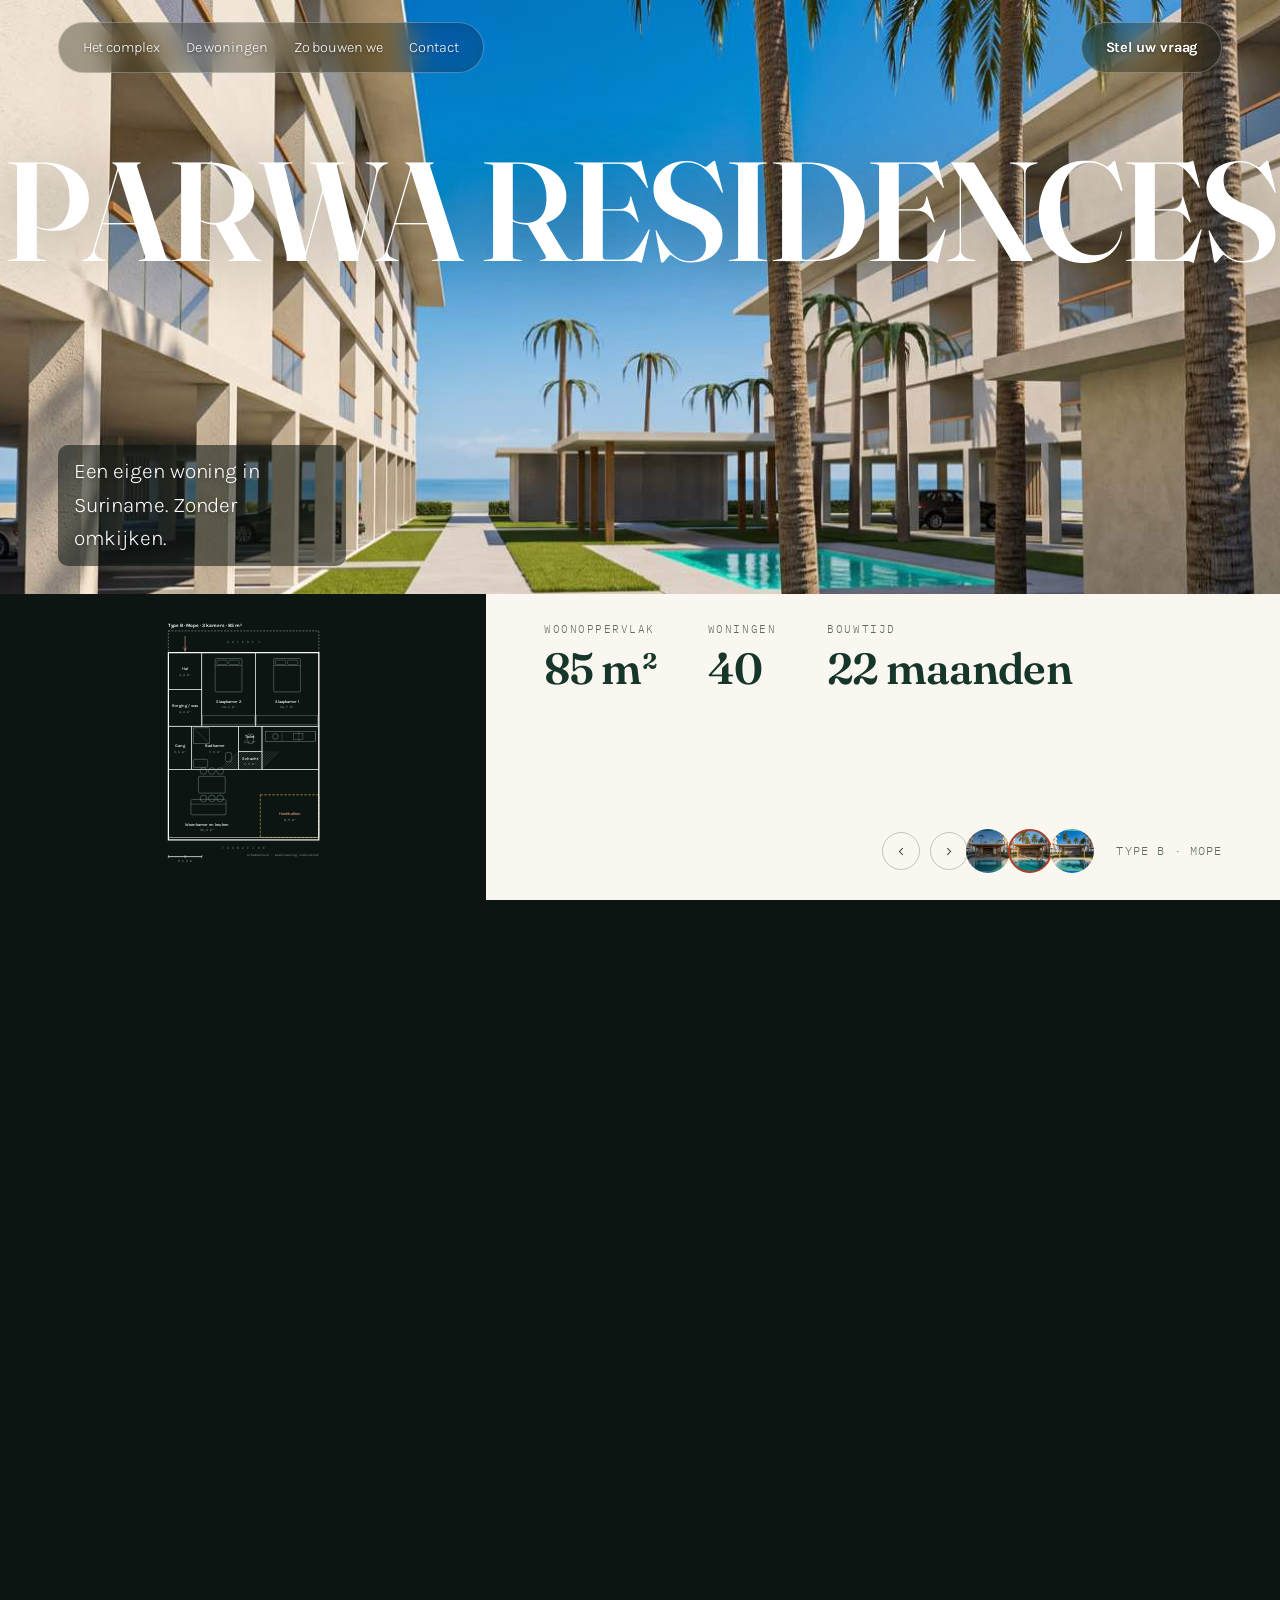
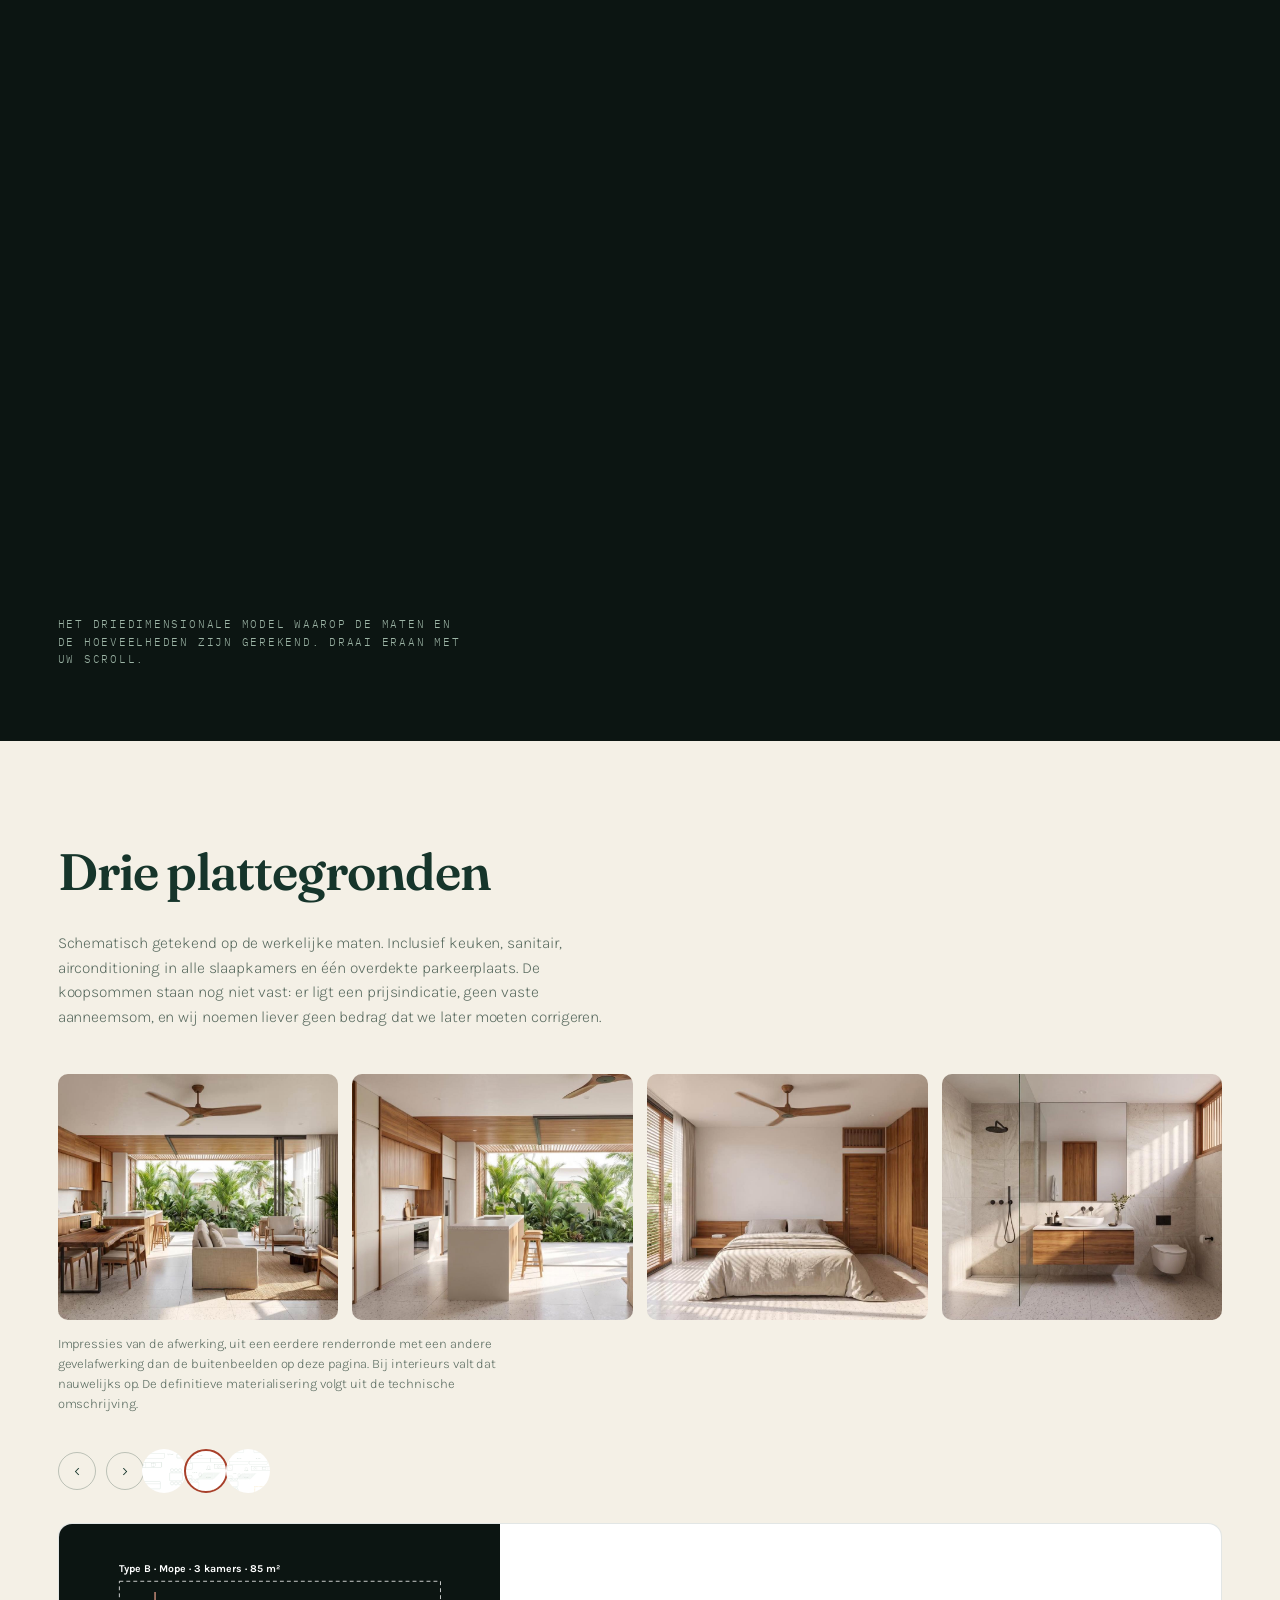
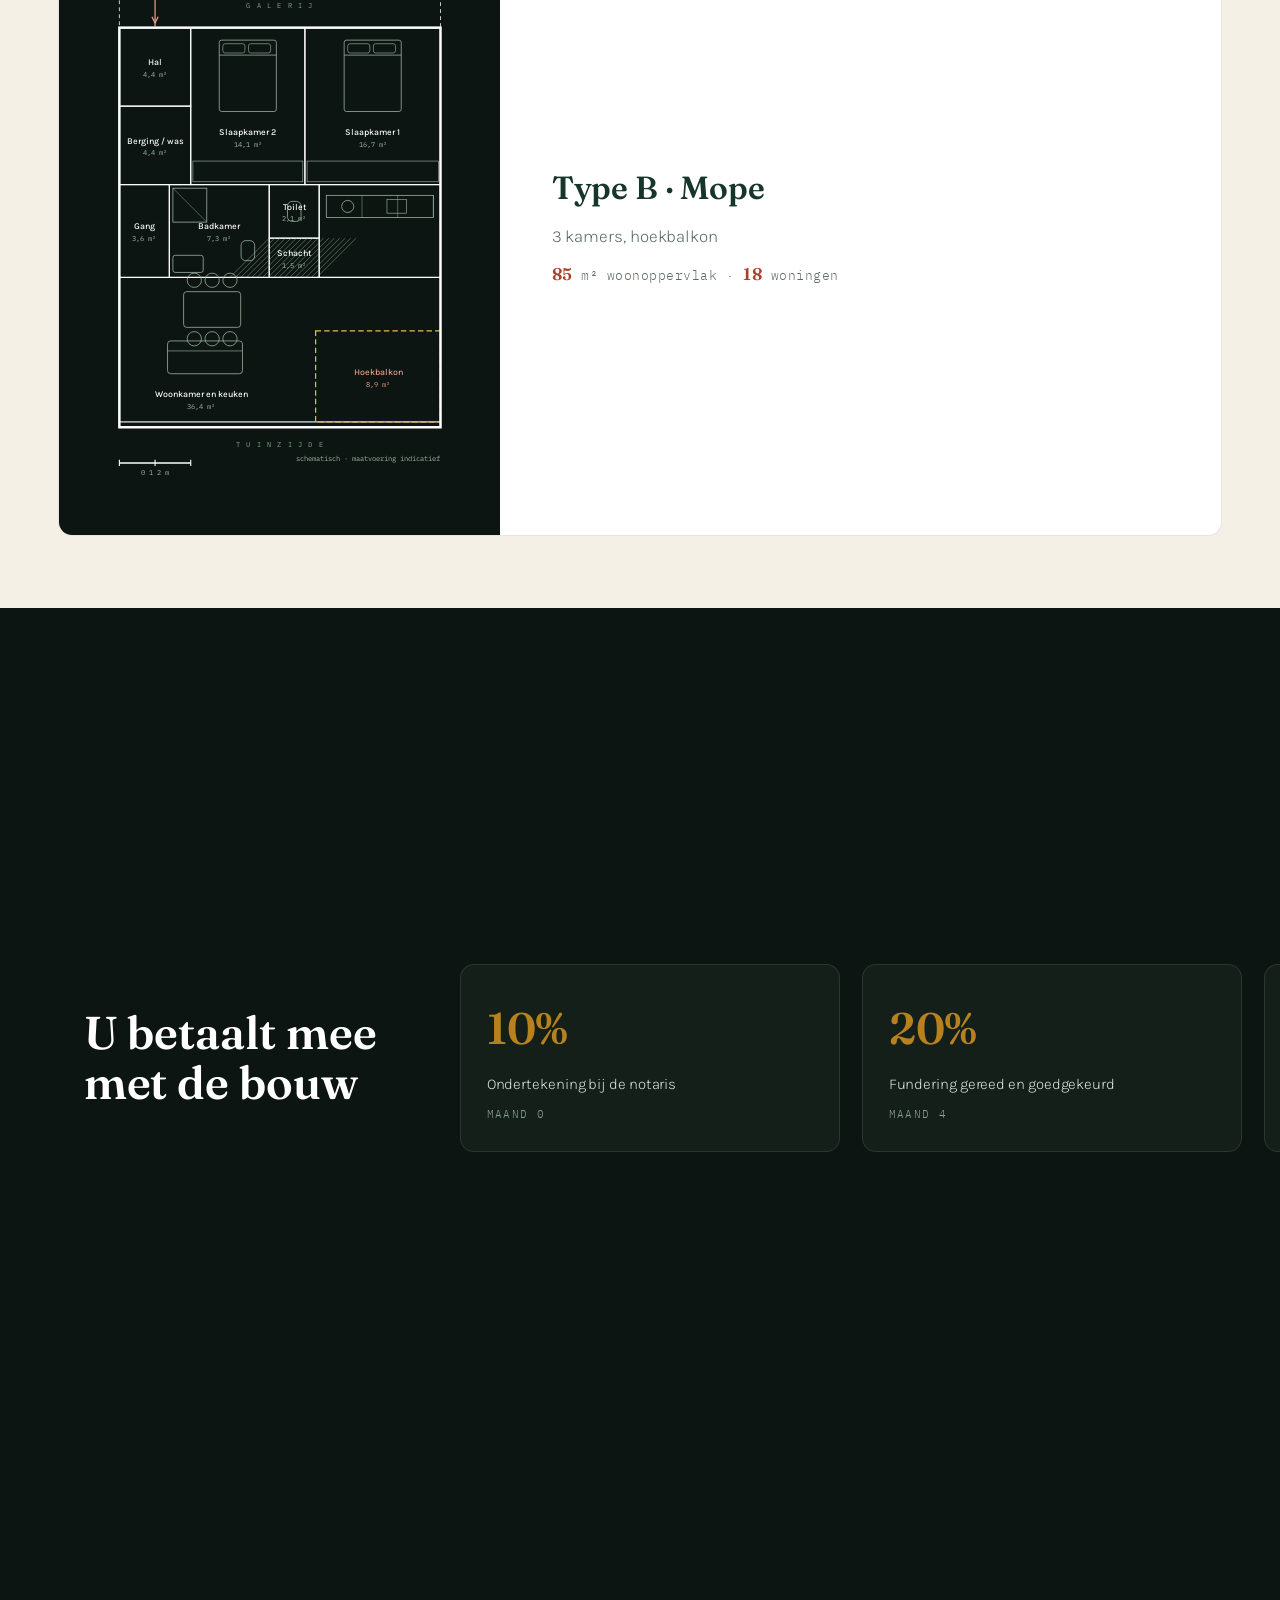
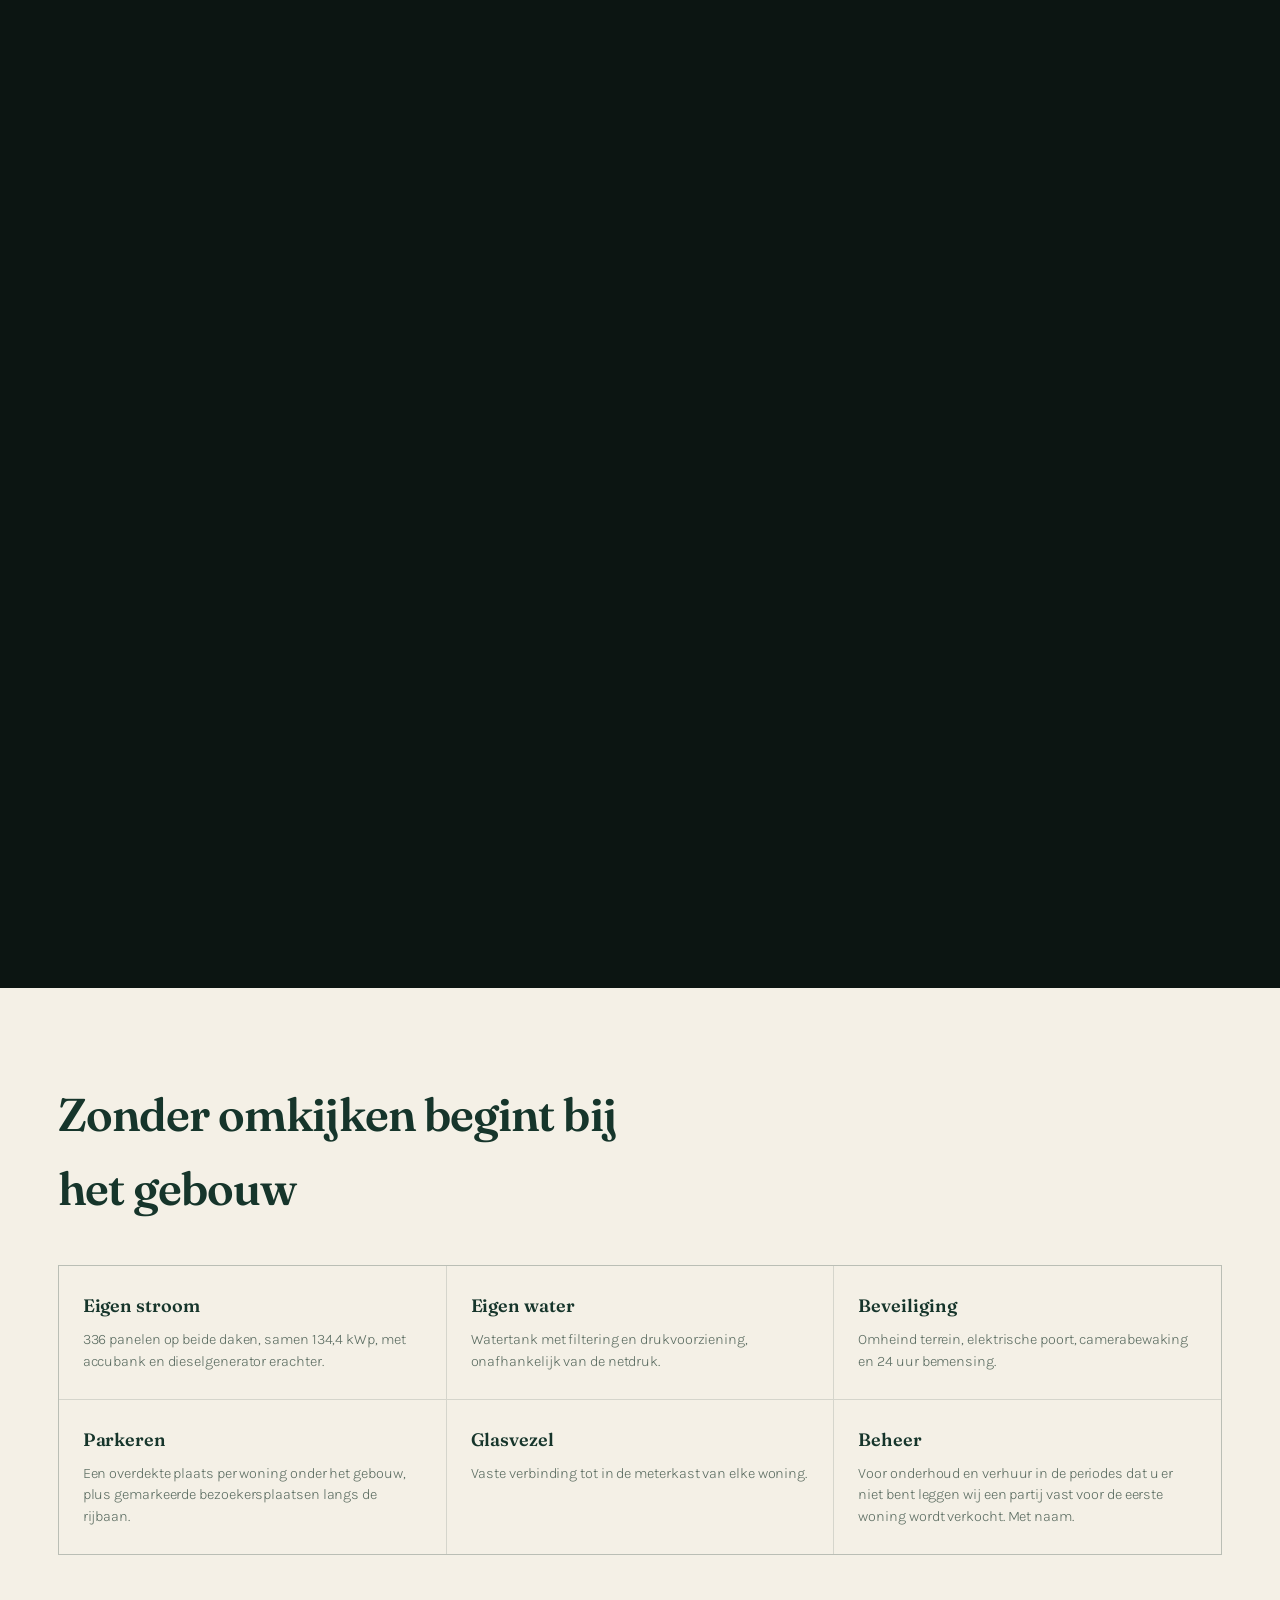
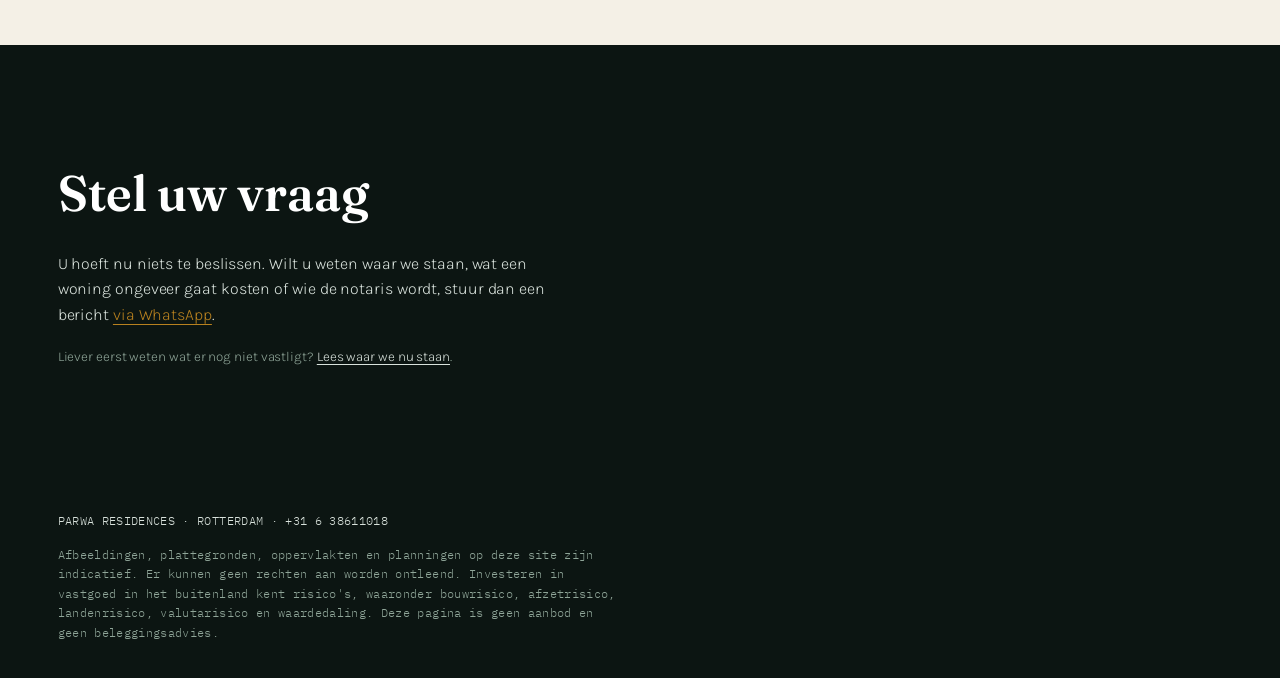
==== index.html @ 803e40f1 "Eerste publicatie van de website Filmische variant met een gescrubde rondgang uit het Blender-model," ====
<!doctype html>
<html lang="nl" data-type="b">
<head>
<meta charset="utf-8">
<meta name="viewport" content="width=device-width, initial-scale=1, viewport-fit=cover">
<title>Parwa Residences · een eigen woning in Paramaribo Noord</title>
<meta name="description" content="Veertig appartementen op eigendomsgrond in Paramaribo Noord. Eigen stroom, eigen water, omheind terrein.">
<link rel="preconnect" href="https://fonts.googleapis.com">
<link rel="preconnect" href="https://fonts.gstatic.com" crossorigin>
<link rel="stylesheet" href="https://fonts.googleapis.com/css2?family=Fraunces:opsz,wght@9..144,300;9..144,600&family=Karla:wght@300;400;700&family=IBM+Plex+Mono:wght@400;500&display=swap">
<link rel="stylesheet" href="scrollcraft.css">
<link rel="stylesheet" href="styles.css">
</head>
<body data-sc-lerp="0.7">

<header class="pillen">
  <nav class="pil pil--nav" aria-label="Hoofdnavigatie">
    <a href="#complex">Het complex</a>
    <a href="#woningen">De woningen</a>
    <a href="#bouwen">Zo bouwen we</a>
    <a href="#contact">Contact</a>
  </nav>
  <a class="pil pil--cta" href="https://wa.me/31638611018?text=Ik%20wil%20meer%20weten%20over%20Parwa%20Residences" rel="noopener">
    Stel uw vraag
  </a>
</header>

<section class="hero">
  <img class="hero__beeld" src="img/hero-entree.jpg"
       alt="De binnentuin tussen de twee vleugels, met parkeren onder het gebouw en het zwembad in de verte"
       fetchpriority="high" width="1600" height="893">
  <h1 class="hero__merk" aria-label="Parwa Residences">PARWA RESIDENCES</h1>
  <p class="hero__regel">Een eigen woning in Suriname. Zonder omkijken.</p>

  <div class="balk">
    <div class="balk__plan" id="plan-paneel"><!-- Task 6 vult dit --></div>
    <div class="balk__cijfers">
      <div class="balk__stats">
        <div class="stat">
          <span class="stat__label">Woonoppervlak</span>
          <b class="stat__waarde" id="stat-oppervlak">85 m²</b>
        </div>
        <div class="stat">
          <span class="stat__label">Woningen</span>
          <b class="stat__waarde">40</b>
        </div>
        <div class="stat">
          <span class="stat__label">Bouwtijd</span>
          <b class="stat__waarde">22 maanden</b>
        </div>
      </div>
      <div class="kiezer">
        <button class="kiezer__pijl" data-type-stap="-1" aria-label="Vorig type">‹</button>
        <button class="kiezer__pijl" data-type-stap="1" aria-label="Volgend type">›</button>
        <button class="kiezer__rond" data-type-knop="a" aria-label="Type A Parwa" aria-pressed="false"></button>
        <button class="kiezer__rond" data-type-knop="b" aria-label="Type B Mope" aria-pressed="true"></button>
        <button class="kiezer__rond" data-type-knop="c" aria-label="Type C Kankantrie" aria-pressed="false"></button>
        <span class="kiezer__naam" id="type-naam">Type B · Mope</span>
      </div>
    </div>
  </div>
</section>

<main>
<section id="complex" class="orbit" data-sc-act="scrub" data-sc-span="3.2" data-sc-dwell="0.4">
  <div data-sc-stage>
    <img class="sc-stage__poster" src="assets/orbit-poster.jpg" alt="">
    <video data-sc-scrub data-sc-src="assets/orbit.mp4" data-sc-src-mobile="assets/orbit-m.mp4"
           muted playsinline aria-label="Rondgang om het complex"></video>
  </div>
</section>
<div class="orbit-regel">
  <p>Het driedimensionale model waarop de maten en de hoeveelheden zijn gerekend. Draai eraan met uw scroll.</p>
</div>

<section id="woningen" class="woningen">
  <h2>Drie plattegronden</h2>
  <p class="inleiding">Schematisch getekend op de werkelijke maten. Inclusief keuken, sanitair,
  airconditioning in alle slaapkamers en één overdekte parkeerplaats. De koopsommen staan nog
  niet vast: er ligt een prijsindicatie, geen vaste aanneemsom, en wij noemen liever geen bedrag
  dat we later moeten corrigeren.</p>

  <div class="interieur">
    <div class="interieur__raster">
      <figure>
        <img src="img/woonkamer.jpg" alt="Woonkamer met open keuken" loading="lazy" width="1500" height="836">
        <figcaption>Woonkamer met open keuken</figcaption>
      </figure>
      <figure>
        <img src="img/keuken.jpg" alt="Keuken" loading="lazy" width="1500" height="836">
        <figcaption>Keuken</figcaption>
      </figure>
      <figure>
        <img src="img/slaapkamer.jpg" alt="Slaapkamer" loading="lazy" width="1500" height="836">
        <figcaption>Slaapkamer</figcaption>
      </figure>
      <figure>
        <img src="img/badkamer.jpg" alt="Badkamer" loading="lazy" width="1500" height="836">
        <figcaption>Badkamer</figcaption>
      </figure>
    </div>
    <p class="interieur__disclaimer">Impressies van de afwerking, uit een eerdere renderronde met
    een andere gevelafwerking dan de buitenbeelden op deze pagina. Bij interieurs valt dat
    nauwelijks op. De definitieve materialisering volgt uit de technische omschrijving.</p>
  </div>

  <div class="kiezer kiezer--woningen" aria-label="Kies een woningtype">
    <button class="kiezer__pijl" data-type-stap="-1" aria-label="Vorig type">‹</button>
    <button class="kiezer__pijl" data-type-stap="1" aria-label="Volgend type">›</button>
    <button class="kiezer__rond" data-type-knop="a" aria-label="Type A Parwa" aria-pressed="false"></button>
    <button class="kiezer__rond" data-type-knop="b" aria-label="Type B Mope" aria-pressed="true"></button>
    <button class="kiezer__rond" data-type-knop="c" aria-label="Type C Kankantrie" aria-pressed="false"></button>
  </div>

  <div class="woning">
    <div class="woning__plan" id="woning-plan"></div>
    <div class="woning__data">
      <h3 id="woning-naam">Type B · Mope</h3>
      <p id="woning-kamers">3 kamers, hoekbalkon</p>
      <p class="woning__cijfers"><b id="woning-opp">85</b> m² woonoppervlak ·
         <b id="woning-aantal">18</b> woningen</p>
    </div>
  </div>
</section>

<section id="bouwen" data-sc-act="pan" data-sc-span="2.2">
  <div data-sc-stage>
    <div class="rail" data-sc-pan="0.05">
      <div class="kaart kaart--kop"><h2>U betaalt mee<br>met de bouw</h2></div>
      <div class="kaart"><b>10%</b><span>Ondertekening bij de notaris</span><i>maand 0</i></div>
      <div class="kaart"><b>20%</b><span>Fundering gereed en goedgekeurd</span><i>maand 4</i></div>
      <div class="kaart"><b>30%</b><span>Ruwbouw gereed, casco gesloten</span><i>maand 11</i></div>
      <div class="kaart"><b>25%</b><span>Wind- en waterdicht, installaties aangebracht</span><i>maand 17</i></div>
      <div class="kaart"><b>15%</b><span>Oplevering en sleuteloverdracht</span><i>maand 22</i></div>
      <div class="kaart kaart--slot"><span>Elke termijn gaat naar de derdengeldenrekening van de
        notaris en wordt pas vrijgegeven nadat een onafhankelijk bouwkundig opzichter de mijlpaal
        heeft goedgekeurd.</span></div>
    </div>
  </div>
</section>

<section class="omkijken">
  <h2>Zonder omkijken begint bij het gebouw</h2>
  <div class="raster">
    <div><b>Eigen stroom</b><span>336 panelen op beide daken, samen 134,4 kWp, met accubank
      en dieselgenerator erachter.</span></div>
    <div><b>Eigen water</b><span>Watertank met filtering en drukvoorziening, onafhankelijk
      van de netdruk.</span></div>
    <div><b>Beveiliging</b><span>Omheind terrein, elektrische poort, camerabewaking en
      24 uur bemensing.</span></div>
    <div><b>Parkeren</b><span>Een overdekte plaats per woning onder het gebouw, plus
      gemarkeerde bezoekersplaatsen langs de rijbaan.</span></div>
    <div><b>Glasvezel</b><span>Vaste verbinding tot in de meterkast van elke woning.</span></div>
    <div><b>Beheer</b><span>Voor onderhoud en verhuur in de periodes dat u er niet bent leggen
      wij een partij vast voor de eerste woning wordt verkocht. Met naam.</span></div>
  </div>
</section>

<section id="contact" class="contact">
  <h2>Stel uw vraag</h2>
  <p class="lopend">U hoeft nu niets te beslissen. Wilt u weten waar we staan, wat een woning
    ongeveer gaat kosten of wie de notaris wordt, stuur dan een bericht
    <a href="https://wa.me/31638611018?text=Ik%20wil%20meer%20weten%20over%20Parwa%20Residences"
       rel="noopener">via WhatsApp</a>.</p>
  <p class="zijpad">Liever eerst weten wat er nog niet vastligt?
    <a href="eerlijk.html">Lees waar we nu staan</a>.</p>
</section>
</main>

<footer class="voettekst">
  <p class="voettekst__merk">Parwa Residences · Rotterdam · +31 6 38611018</p>
  <p>Afbeeldingen, plattegronden, oppervlakten en planningen op deze site zijn indicatief. Er
    kunnen geen rechten aan worden ontleend. Investeren in vastgoed in het buitenland kent
    risico's, waaronder bouwrisico, afzetrisico, landenrisico, valutarisico en waardedaling.
    Deze pagina is geen aanbod en geen beleggingsadvies.</p>
</footer>

<script src="vendor/lenis.min.js"></script>
<script>
  window.__lenis = new Lenis({ lerp: 0.085, smoothWheel: true, syncTouch: false,
                               anchors: { offset: 0 }, autoRaf: true });
</script>
<script src="scrollcraft.js"></script>
<script>ScrollCraft.mount(document.body);</script>
<script src="app.js"></script>
</body>
</html>
---- scrollcraft.css ----
/* ============================================================================
   scrollcraft.css: the taste floor
   ----------------------------------------------------------------------------
   Two layers, and the split matters:

     TOKENS   what you override per brand. Colour roles, the type ramp, the
              spacing scale, elevation, motion. A brand is ~12 values.
     DEVICES  what the engine drives. Do not restyle these to taste; they are
              the mechanism. Style your own markup instead.

   Nothing here draws a "component". There are no card, badge, or pill classes,
   because a stylesheet that ships those is how every page built on it ends up
   with the same shapes. You get a floor and a vocabulary; the composition is
   yours.
   ========================================================================== */

/* ---------------------------------------------------------------- tokens -- */
:root {
  /* --- colour roles. Override these six and the page is rebranded. -------- */
  --sc-canvas:      #08090b;   /* the page ground. Drift interpolates this.   */
  --sc-surface:     #101217;   /* anything raised off the ground             */
  --sc-ink:         #f4f2ef;   /* primary text                               */
  --sc-ink-soft:    #9a9ba1;   /* secondary text. Tinted, never flat gray.   */
  --sc-accent:      #d8ff3e;   /* ONE accent. It owns a region, not confetti. */
  --sc-accent-ink:  #08090b;   /* text that sits on the accent               */

  --sc-hairline:    color-mix(in oklab, var(--sc-ink) 12%, transparent);
  --sc-hairline-strong: color-mix(in oklab, var(--sc-ink) 22%, transparent);

  /* --- type. Two families max. Display carries voice, text carries prose. - */
  --sc-font-display: "Instrument Sans", "Geist", system-ui, sans-serif;
  --sc-font-text:    "Geist", system-ui, sans-serif;
  --sc-font-mono:    "Geist Mono", ui-monospace, monospace;

  /* Fluid ramp. Tracking tightens as size grows because a face set at 6rem
     with 0 tracking reads loose; this is optical correction, not decoration. */
  --sc-t-xs:   clamp(0.75rem, 0.72rem + 0.15vw, 0.82rem);
  --sc-t-sm:   clamp(0.875rem, 0.84rem + 0.18vw, 0.95rem);
  --sc-t-base: clamp(1rem, 0.96rem + 0.22vw, 1.125rem);
  --sc-t-lg:   clamp(1.2rem, 1.1rem + 0.5vw, 1.5rem);
  --sc-t-xl:   clamp(1.6rem, 1.35rem + 1.2vw, 2.25rem);
  --sc-t-2xl:  clamp(2.1rem, 1.6rem + 2.4vw, 3.4rem);
  --sc-t-3xl:  clamp(2.8rem, 1.9rem + 4.2vw, 5rem);
  --sc-t-4xl:  clamp(3.4rem, 1.9rem + 6.6vw, 7.5rem);

  --sc-track-tight:  -0.035em;
  --sc-track-snug:   -0.02em;
  --sc-track-normal: -0.005em;
  --sc-track-wide:    0.08em;

  --sc-leading-none: 0.94;
  --sc-leading-tight: 1.06;
  --sc-leading-body: 1.62;

  --sc-measure: 62ch;

  /* --- space. 4px base: the useful middle steps an 8-only scale misses. --- */
  --sc-1: 0.25rem;  --sc-2: 0.5rem;   --sc-3: 0.75rem;  --sc-4: 1rem;
  --sc-5: 1.5rem;   --sc-6: 2rem;     --sc-7: 3rem;     --sc-8: 4rem;
  --sc-9: 6rem;     --sc-10: 8rem;    --sc-11: 12rem;

  /* Section rhythm is fluid so a phone doesn't inherit desktop air. */
  --sc-section: clamp(4.5rem, 9vw, 11rem);
  --sc-gutter:  clamp(1.25rem, 5vw, 5.5rem);
  --sc-maxw:    82rem;

  /* --- radius. Pick one scale for the page and hold it. ------------------- */
  --sc-r-sm: 6px;  --sc-r-md: 12px;  --sc-r-lg: 20px;  --sc-r-pill: 999px;

  /* --- elevation. Every shadow has an offset AND a soft blur, and is tinted
         to the canvas hue. A zero-offset coloured halo is decoration, not
         depth, so there isn't one here. ---------------------------------- */
  --sc-shadow-color: 220 40% 2%;
  --sc-e1: 0 1px 2px hsl(var(--sc-shadow-color) / 0.28),
           0 2px 6px -1px hsl(var(--sc-shadow-color) / 0.20);
  --sc-e2: 0 2px 4px hsl(var(--sc-shadow-color) / 0.24),
           0 8px 18px -4px hsl(var(--sc-shadow-color) / 0.30);
  --sc-e3: 0 4px 8px hsl(var(--sc-shadow-color) / 0.22),
           0 18px 40px -8px hsl(var(--sc-shadow-color) / 0.38),
           0 48px 90px -24px hsl(var(--sc-shadow-color) / 0.30);

  /* Edge light: a 1px top highlight sells a raised surface better than any
     amount of blur, because real raised things catch light on their lip. */
  --sc-edge: inset 0 1px 0 color-mix(in oklab, var(--sc-ink) 10%, transparent);

  /* --- motion. Built-in CSS easings are too weak for UI. ------------------ */
  --sc-ease-out:    cubic-bezier(0.23, 1, 0.32, 1);
  --sc-ease-in-out: cubic-bezier(0.77, 0, 0.175, 1);
  --sc-ease-drawer: cubic-bezier(0.32, 0.72, 0, 1);
  --sc-d-fast: 160ms;  --sc-d-base: 240ms;  --sc-d-slow: 420ms;

  --sc-z-stage: 1; --sc-z-copy: 20; --sc-z-chrome: 60;
}

/* --------------------------------------------------------------- reset -- */
*, *::before, *::after { box-sizing: border-box; }
html { -webkit-text-size-adjust: 100%; scroll-behavior: smooth; }
@media (prefers-reduced-motion: reduce) { html { scroll-behavior: auto; } }

body {
  margin: 0;
  background: var(--sc-canvas);
  color: var(--sc-ink);
  font-family: var(--sc-font-text);
  font-size: var(--sc-t-base);
  line-height: var(--sc-leading-body);
  letter-spacing: var(--sc-track-normal);
  -webkit-font-smoothing: antialiased;
  text-rendering: optimizeLegibility;
  font-synthesis-weight: none;
  overflow-x: clip;
}
img, video, canvas, svg { display: block; max-width: 100%; }
button, input, select, textarea { font: inherit; color: inherit; }

/* ------------------------------------------------- the browser surfaces --
   The parts you did not draw still carry the design. Selection, caret, focus
   ring, scrollbar and tabular numerals all ship with defaults that belong to no
   design system. Theming them is the cheapest signal that a page was built
   rather than assembled, and it is the step that gets skipped most reliably. */
::selection { background: var(--sc-accent); color: var(--sc-accent-ink); }
:root { caret-color: var(--sc-accent); accent-color: var(--sc-accent); }
:focus-visible {
  outline: 2px solid var(--sc-accent);
  outline-offset: 3px;
  border-radius: var(--sc-r-sm);
}
:where(a) { color: inherit; text-decoration-thickness: 1px; text-underline-offset: 0.22em; }
@supports (scrollbar-color: auto) {
  html { scrollbar-color: color-mix(in oklab, var(--sc-ink) 26%, transparent) transparent; scrollbar-width: thin; }
}
:where(table, .sc-nums, [data-sc-count]) { font-variant-numeric: tabular-nums; }

/* ----------------------------------------------------------- typography -- */
.sc-display {
  font-family: var(--sc-font-display);
  font-weight: 500;
  line-height: var(--sc-leading-none);
  letter-spacing: var(--sc-track-tight);
  text-wrap: balance;
  margin: 0;
}
.sc-display--xl { font-size: var(--sc-t-4xl); }
.sc-display--lg { font-size: var(--sc-t-3xl); }
.sc-display--md { font-size: var(--sc-t-2xl); letter-spacing: var(--sc-track-snug); }
.sc-lede {
  font-size: var(--sc-t-lg);
  line-height: 1.44;
  letter-spacing: var(--sc-track-snug);
  color: var(--sc-ink);
  max-width: 46ch;
  text-wrap: pretty;
  margin: 0;
}
.sc-body { max-width: var(--sc-measure); color: var(--sc-ink-soft); text-wrap: pretty; margin: 0; }
.sc-label {
  font-family: var(--sc-font-mono);
  font-size: var(--sc-t-xs);
  letter-spacing: var(--sc-track-wide);
  text-transform: uppercase;
  color: var(--sc-ink-soft);
}

/* ---------------------------------------------------------------- layout -- */
.sc-wrap { width: 100%; max-width: var(--sc-maxw); margin-inline: auto; padding-inline: var(--sc-gutter); }
.sc-section { padding-block: var(--sc-section); }
/* More space above a heading than below it: the gap belongs to the boundary,
   not to the pair. */
.sc-stack > * + * { margin-top: var(--sc-4); }
.sc-stack > :is(h1,h2,h3) { margin-top: var(--sc-7); }
.sc-stack > :is(h1,h2,h3):first-child { margin-top: 0; }
.sc-rule { height: 1px; border: 0; background: var(--sc-hairline); margin: 0; }

/* =============================================================== DEVICES ==
   Driven by the engine. Restyle your own markup, not these.                */

.sc-act--pinned { position: relative; }
.sc-stage {
  position: sticky; top: 0;
  height: 100vh; height: 100svh;
  overflow: clip;
  z-index: var(--sc-z-stage);
}

/* scrub / sequence media */
.sc-stage :is(video[data-sc-scrub], canvas[data-sc-sequence], .sc-stage__poster) {
  position: absolute; inset: 0;
  width: 100%; height: 100%;
  object-fit: cover;
}
video[data-sc-scrub] { opacity: 0; transition: opacity 380ms var(--sc-ease-out); }
.sc-has-clip video[data-sc-scrub] { opacity: 1; }
/* The poster is a live frame-holder, not a placeholder: it stays up until a
   real video frame has painted, which is what stops the blank-stage flash. */
.sc-stage__poster { z-index: 0; transition: opacity 380ms var(--sc-ease-out); }
.sc-has-clip .sc-stage__poster { opacity: 0; }

/* A scrim only where text sits. A full-frame darkening layer flattens the
   image everywhere to fix contrast in one corner. */
.sc-scrim {
  position: absolute; inset: 0; pointer-events: none; z-index: 1;
  background: linear-gradient(
    var(--sc-scrim-angle, 180deg),
    color-mix(in oklab, var(--sc-canvas) var(--sc-scrim-a, 78%), transparent) 0%,
    color-mix(in oklab, var(--sc-canvas) 30%, transparent) 42%,
    transparent 68%);
}
/* Point the scrim at the copy. A scrim gradient that darkens the top while the
   copy sits at the bottom fixes contrast nowhere and flattens the image
   everywhere, which is the most common way text-over-video goes wrong. */
.sc-scrim--bottom { --sc-scrim-angle: 0deg; }
.sc-scrim--left   { --sc-scrim-angle: 90deg; }
.sc-scrim--right  { --sc-scrim-angle: 270deg; }

/* Corner scrims, for copy anchored to a corner. An edge gradient has to darken
   a whole band across the frame to cover one corner; a corner gradient puts the
   density where the text is and leaves the rest of the image alone. Pair with
   .sc-copy--lead / .sc-copy--trail. */
.sc-scrim--lead {
  background: linear-gradient(to top right,
    color-mix(in oklab, var(--sc-canvas) 94%, transparent) 0%,
    color-mix(in oklab, var(--sc-canvas) 72%, transparent) 30%,
    color-mix(in oklab, var(--sc-canvas) 30%, transparent) 52%,
    transparent 72%);
}
.sc-scrim--trail {
  background: linear-gradient(to top left,
    color-mix(in oklab, var(--sc-canvas) 94%, transparent) 0%,
    color-mix(in oklab, var(--sc-canvas) 72%, transparent) 30%,
    color-mix(in oklab, var(--sc-canvas) 30%, transparent) 52%,
    transparent 72%);
}
/* A band across the bottom, for copy that spans the full width of the frame.
   That is what both corner anchors become below 860px, and it is also the right
   shape whenever the copy block is wider than a corner. */
.sc-scrim--band {
  background: linear-gradient(to top,
    color-mix(in oklab, var(--sc-canvas) 94%, transparent) 0%,
    color-mix(in oklab, var(--sc-canvas) 74%, transparent) 22%,
    color-mix(in oklab, var(--sc-canvas) 30%, transparent) 42%,
    transparent 58%);
}
.sc-scrim--vignette {
  background: radial-gradient(120% 90% at 50% 45%, transparent 40%,
              color-mix(in oklab, var(--sc-canvas) 70%, transparent) 100%);
}

/* copy over a stage.
   max-width is in rem, never ch. A `ch` on this container resolves against the
   CONTAINER's font-size (body size), not the display size of the heading inside
   it, so `max-width: 20ch` here silently produces a ~180px column and wraps a
   hero headline to six lines. Set a ch measure on the text element itself. */
.sc-copy {
  position: absolute; z-index: var(--sc-z-copy);
  inset-inline: var(--sc-gutter);
  max-width: min(46rem, 76vw);
  will-change: opacity, transform;
}
.sc-copy--lead   { left: var(--sc-gutter); bottom: clamp(3rem, 12vh, 9rem); }
/* inset-inline FIRST. It is the shorthand for left+right, so declaring it after
   `left: 50%` resets left to auto and the block drifts off the left edge. */
.sc-copy--center { inset-inline: auto; left: 50%; top: 50%; translate: -50% -50%; text-align: center; }
.sc-copy--trail  { inset-inline: auto; right: var(--sc-gutter); bottom: clamp(3rem, 12vh, 9rem); text-align: right; }

/* cue defaults: the engine writes opacity/transform inline, these are the
   pre-paint state so nothing flashes before the first read() */
[data-sc-cue] { opacity: 0; will-change: opacity, transform; }
.sc-ready [data-sc-cue] { transition: none; }

/* kinetic split */
.sc-split { display: inline-block; overflow: hidden; vertical-align: top; }
/* Descenders live below the baseline; a line mask clipped to the line box eats
   the tails off g, y, p, j. The padding buys them room back. */
.sc-split--line { display: block; padding-bottom: 0.14em; margin-bottom: -0.14em; }
.sc-split__i { display: inline-block; will-change: transform, opacity; }
.sc-is-split { opacity: 1 !important; }

/* horizontal rail */
[data-sc-pan] { display: flex; will-change: transform; }

/* reveal + parallax */
[data-sc-reveal] { will-change: clip-path; }
[data-sc-parallax] { will-change: transform; }

/* flow reveal (fires once) */
[data-sc-in], [data-sc-stagger] > * {
  opacity: 0;
  transform: translate3d(0, 14px, 0);
  transition: opacity 620ms var(--sc-ease-out), transform 620ms var(--sc-ease-out);
}
[data-sc-in].sc-in, [data-sc-stagger] > .sc-in { opacity: 1; transform: none; }

/* pointer devices */
[data-sc-tilt] { transform-style: preserve-3d; will-change: transform; }
[data-sc-magnet] { will-change: transform; }
/* isolation always; position only if nothing more specific already set it.
   Written with :where() (zero specificity) on purpose: a plain `position:
   relative` here has the same weight as `.sc-stage` and, being later in the
   file, silently wins. A stage carrying both attributes then stops being
   sticky and the whole act scrolls away instead of pinning. */
[data-sc-spotlight] { isolation: isolate; }
:where([data-sc-spotlight]) { position: relative; }
[data-sc-spotlight]::after {
  content: ""; position: absolute; inset: 0; pointer-events: none; z-index: 2;
  background: radial-gradient(
    28rem 28rem at calc(var(--sc-mx, 0.5) * 100%) calc(var(--sc-my, 0.5) * 100%),
    color-mix(in oklab, var(--sc-accent) 16%, transparent), transparent 70%);
  opacity: 0; transition: opacity var(--sc-d-slow) var(--sc-ease-out);
}
[data-sc-spotlight]:hover::after { opacity: 1; }

/* =========================================================== WORLDFLIGHT ==
   One fixed stage for the whole page. The only thing in document flow is the
   spacer, and it is empty. If you find yourself adding a section here, you want
   act mode instead: the moment a real block scrolls past the fixed stage, the
   page has a seam again and the whole point is gone.                        */

[data-sc-mode="worldflight"] { position: relative; }

.sc-world {
  position: fixed; inset: 0;
  overflow: clip;
  z-index: var(--sc-z-stage);
  background: var(--sc-canvas);
}

/* Every leg is mounted for the life of the page and stacked in the same box.
   The engine owns opacity, visibility and z-index here; do not set them. */
.sc-world__seg {
  position: absolute; inset: 0;
  opacity: 0;
  will-change: opacity;
}
.sc-world__seg > :is(video, img, canvas) {
  position: absolute; inset: 0;
  width: 100%; height: 100%;
  object-fit: cover;
}
/* The poster is the frame-holder AND the first camera move: the engine pushes
   it in slowly until a real decoded frame is available to replace it. */
.sc-world__poster {
  z-index: 0;
  transform-origin: 50% 50%;
  transition: opacity 420ms var(--sc-ease-out);
}
.sc-world__seg > video { z-index: 1; }
.sc-world__seg.sc-has-clip .sc-world__poster { opacity: 0; }
/* The act stylesheet lights a clip through its ancestor act. A worldflight leg
   has no act, so match the class the engine also writes on the clip itself. */
video[data-sc-scrub].sc-has-clip { opacity: 1; }

/* The copy layer is fixed too, and inert by default: the engine hands
   pointer-events back to a block only while it is actually legible. */
.sc-world__copy {
  position: fixed; inset: 0;
  z-index: var(--sc-z-copy);
  pointer-events: none;
}
.sc-world__scrim { position: absolute; inset: 0; pointer-events: none; z-index: 0; }
[data-sc-copy] {
  opacity: 0;
  pointer-events: none;
  will-change: opacity, transform;
}
.sc-ready [data-sc-copy] { transition: none; }

/* The track. Empty on purpose. */
.sc-world__spacer { pointer-events: none; }

/* scroll progress */
[data-sc-progress] {
  position: fixed; inset: 0 0 auto 0; height: 2px; z-index: var(--sc-z-chrome);
  background: var(--sc-accent); transform-origin: 0 50%; transform: scaleX(0);
  will-change: transform;
}

/* ----------------------------------------------------------- atmosphere --
   Depth is not only shadow. Grain keeps a flat dark ground from banding, and
   it is the difference between "a dark page" and "a lit room". */
.sc-grain { position: fixed; inset: 0; pointer-events: none; z-index: 3; opacity: 0.045; }
.sc-grain::before {
  content: ""; position: absolute; inset: -50%;
  background-image: url("data:image/svg+xml;utf8,<svg xmlns='http://www.w3.org/2000/svg' width='140' height='140'><filter id='n'><feTurbulence type='fractalNoise' baseFrequency='0.85' numOctaves='3'/></filter><rect width='140' height='140' filter='url(%23n)'/></svg>");
}

/* -------------------------------------------------------- reduced motion -- */
@media (prefers-reduced-motion: reduce) {
  /* Fewer and gentler, not zero. Opacity still carries the reveal so the page
     is comprehensible; every position change is dropped. */
  [data-sc-in], [data-sc-stagger] > * { transform: none; transition-duration: 220ms; }
  [data-sc-parallax], [data-sc-pan], .sc-split__i { transform: none !important; }
  /* A wipe is a position change too. Show reveal content settled. */
  [data-sc-reveal] { clip-path: none !important; }
  /* A rail's transform IS its navigation, not decoration. Zeroing it the way
     parallax and kinetic type are zeroed parks the act on its first screenful
     and makes everything past the fold unreachable: a device degrading into
     missing content. Hand the travel back to the reader as an ordinary scroll
     region instead, so the same items are all still gettable without motion.
     A build that would rather re-lay the rail out as a grid can still do that;
     this is the floor, not the ceiling. */
  [data-sc-act="pan"] .sc-stage,
  [data-sc-act="pan"] [data-sc-stage] {
    overflow-x: auto; overflow-y: hidden;
    overscroll-behavior-x: contain;
    scroll-snap-type: x proximity;
  }
  [data-sc-pan] > * { scroll-snap-align: center; }
  [data-sc-spotlight]::after { display: none; }
  /* A worldflight keeps its whole story here. No clip is ever fetched, so the
     posters are the film, and they cross-dissolve through exactly the same
     seams at exactly the same scroll positions. The push-in and the copy drift
     are the only things that go. */
  .sc-world__poster, [data-sc-copy] { transform: none !important; }
}

/* --------------------------------------------------------------- mobile -- */
@media (max-width: 860px) {
  .sc-copy { inset-inline: var(--sc-gutter); max-width: none; }
  .sc-copy--trail { text-align: left; }
  .sc-stage { height: 100svh; }
  /* .sc-copy--trail re-anchors to the left and spans the full width here, so a
     bottom-RIGHT corner gradient darkens the one corner the copy just left and
     guarantees a contrast failure over any bright clip. Point the density at
     the copy: the same band .sc-scrim--band paints. */
  .sc-scrim--trail {
    background: linear-gradient(to top,
      color-mix(in oklab, var(--sc-canvas) 94%, transparent) 0%,
      color-mix(in oklab, var(--sc-canvas) 74%, transparent) 22%,
      color-mix(in oklab, var(--sc-canvas) 30%, transparent) 42%,
      transparent 58%);
  }
}
---- styles.css ----
:root{
  --inkt:#16352B; --zacht:#5B6C61; --papier:#F4F0E6; --zwart:#0C1512;
  --klei:#A8402A; --goud:#B8811F; --wa:#1E7A4C;
  --display:"Fraunces",Georgia,serif;
  --tekst:"Karla",-apple-system,sans-serif;
  --data:"IBM Plex Mono",ui-monospace,Menlo,monospace;
  --m:clamp(20px,4.5vw,72px);
}
*{box-sizing:border-box}
body{margin:0;background:var(--papier);color:var(--inkt);
  font-family:var(--tekst);font-weight:300;font-size:17px;line-height:1.6}

/* zwevende pillen */
.pillen{position:fixed;top:clamp(14px,2.4vh,26px);left:var(--m);right:var(--m);
  z-index:60;display:flex;justify-content:space-between;gap:16px;
  transition:transform .4s ease}
.pil{display:flex;align-items:center;gap:26px;padding:13px 24px;border-radius:999px;
  background:rgba(10,20,16,.35);backdrop-filter:saturate(160%) blur(14px);
  border:1px solid rgba(255,255,255,.28);color:#fff;text-decoration:none;
  font-size:14.5px;white-space:nowrap;text-shadow:0 1px 3px rgba(0,0,0,.45)}
.pil a{color:inherit;text-decoration:none}
.pil a:hover{opacity:.72}
.pil--cta{font-weight:700}

/* hero */
.hero{position:relative;height:100svh;min-height:600px;overflow:hidden}
.hero__beeld{position:absolute;inset:0;width:100%;height:100%;object-fit:cover}
.hero__merk{position:absolute;left:50%;top:clamp(90px,17vh,190px);
  transform:translateX(-50%);margin:0;white-space:nowrap;
  font-family:var(--display);font-weight:600;color:#fff;
  font-size:clamp(60px,11vw,180px);line-height:.82;letter-spacing:-.03em;
  text-shadow:0 4px 60px rgba(9,22,16,.34);pointer-events:none}
.hero__regel{position:absolute;left:var(--m);bottom:calc(34vh + 28px);
  margin:0;max-width:24ch;color:#fff;font-size:clamp(17px,1.7vw,21px);
  padding:10px 16px;border-radius:10px;
  background:rgba(12,21,18,.55);
  text-shadow:0 1px 4px rgba(0,0,0,.35)}

/* de gedeelde balk */
.balk{position:absolute;left:0;right:0;bottom:0;height:34vh;min-height:250px;
  display:grid;grid-template-columns:minmax(280px,38%) 1fr}
.balk__plan{background:var(--zwart);display:flex;align-items:center;
  justify-content:center;padding:clamp(14px,2vw,28px);min-height:0;overflow:hidden}
.balk__plan svg{height:100%;width:auto;max-width:100%}
.balk__cijfers{background:#FAF7F0;display:flex;flex-direction:column;
  justify-content:space-between;gap:clamp(16px,2.4vh,28px);
  padding:clamp(20px,3vh,34px) var(--m);position:relative}
.balk__stats{display:flex;gap:clamp(20px,4vw,64px);flex-wrap:wrap}
.stat__label{display:block;font-family:var(--data);font-size:11px;letter-spacing:.14em;
  text-transform:uppercase;color:var(--zacht);margin-bottom:8px}
.stat__waarde{font-family:var(--display);font-weight:600;font-size:clamp(26px,3.4vw,46px);
  line-height:1;letter-spacing:-.02em}

/* de kiezer */
.kiezer{display:flex;align-items:center;justify-content:flex-end;gap:10px}
.kiezer__pijl{width:38px;height:38px;border-radius:999px;border:1px solid rgba(22,53,43,.25);
  background:none;color:var(--inkt);font-size:17px;cursor:pointer}
.kiezer__pijl:hover{background:rgba(22,53,43,.07)}
.kiezer__rond{width:44px;height:44px;border-radius:999px;border:2px solid transparent;
  background-size:cover;background-position:center;cursor:pointer;margin-left:-12px}
.kiezer__rond[data-type-knop="a"]{background-image:url(img/tussenruimte.jpg)}
.kiezer__rond[data-type-knop="b"]{background-image:url(img/zwembad.jpg)}
.kiezer__rond[data-type-knop="c"]{background-image:url(img/paviljoen.jpg)}
.kiezer--woningen .kiezer__rond{background-color:#fff;background-size:170%}
.kiezer--woningen .kiezer__rond[data-type-knop="a"]{background-image:url(img/plan-a.svg)}
.kiezer--woningen .kiezer__rond[data-type-knop="b"]{background-image:url(img/plan-b.svg)}
.kiezer--woningen .kiezer__rond[data-type-knop="c"]{background-image:url(img/plan-c.svg)}
html[data-type="a"] .kiezer__rond[data-type-knop="a"],
html[data-type="b"] .kiezer__rond[data-type-knop="b"],
html[data-type="c"] .kiezer__rond[data-type-knop="c"]{border-color:var(--klei)}
.kiezer__naam{font-family:var(--data);font-size:11.5px;letter-spacing:.1em;
  text-transform:uppercase;color:var(--zacht);margin-left:12px}
.kiezer__pijl:focus-visible,
.kiezer__rond:focus-visible{outline:2px solid var(--klei);outline-offset:3px}

.orbit{background:var(--zwart)}
.orbit .sc-stage__poster,.orbit video{width:100%;height:100%;object-fit:cover}
.orbit-regel{background:var(--zwart);color:#9DB5A6;padding:clamp(22px,4vh,44px) var(--m) clamp(54px,8vh,100px)}
.orbit-regel p{margin:0;font-family:var(--data);font-size:11px;letter-spacing:.16em;
  text-transform:uppercase;max-width:60ch}

/* de woningsectie */
.woningen{background:var(--papier);padding:clamp(60px,10vh,120px) var(--m) clamp(50px,8vh,90px)}
.woningen h2{font-family:var(--display);font-weight:600;font-size:clamp(30px,4vw,52px);
  margin:0 0 18px;letter-spacing:-.02em}
.woningen .inleiding{max-width:62ch;color:var(--zacht);font-size:15.5px;margin:0 0 44px}
.woning{display:grid;grid-template-columns:minmax(240px,38%) 1fr;gap:clamp(24px,4vw,56px);
  align-items:center;background:#fff;border:1px solid rgba(22,53,43,.12);border-radius:14px;
  overflow:hidden}
.woning__plan{background:var(--zwart);display:flex;align-items:center;justify-content:center;
  padding:clamp(18px,3vw,34px);min-height:220px}
.woning__plan svg{height:100%;width:auto;max-width:100%}
.woning__data{padding:clamp(20px,3vw,34px) clamp(20px,3vw,40px) clamp(20px,3vw,34px) 0}
.woning__data h3{font-family:var(--display);font-weight:600;font-size:clamp(22px,2.6vw,32px);
  margin:0 0 10px}
.woning__data p{margin:0 0 10px;color:var(--zacht)}
.woning__cijfers{font-family:var(--data);font-size:13px;letter-spacing:.04em;color:var(--inkt)}
.woning__cijfers b{font-family:var(--display);font-size:1.3em;font-weight:600;color:var(--klei)}

/* interieurstrip boven de plattegronden */
.interieur{margin:0 0 34px}
.interieur__raster{display:grid;grid-template-columns:repeat(4,1fr);gap:14px}
.interieur__raster figure{margin:0;background:var(--zwart);border-radius:10px;overflow:hidden}
.interieur__raster img{width:100%;height:100%;aspect-ratio:4/3;object-fit:cover;display:block}
.interieur__raster figcaption{padding:9px 12px;font-family:var(--data);font-size:11px;
  letter-spacing:.06em;color:#D9E2DC;background:var(--zwart)}
.interieur__disclaimer{margin:14px 0 0;color:var(--zacht);font-size:13px;line-height:1.55;
  max-width:64ch}

/* de kiezer, ook binnen de woningsectie */
.kiezer--woningen{justify-content:flex-start;margin:0 0 30px}

/* de betaalscene: horizontale rail */
#bouwen{background:var(--zwart)}
#bouwen [data-sc-stage]{display:flex;align-items:center}
.rail{display:flex;gap:22px;padding:0 var(--m)}
.kaart{flex:0 0 auto;width:min(74vw,380px);background:#141F1A;border:1px solid rgba(255,255,255,.1);
  border-radius:14px;padding:28px 26px;color:#fff;display:flex;flex-direction:column;gap:10px}
.kaart b{font-family:var(--display);font-size:44px;font-weight:600;color:var(--goud)}
.kaart span{font-size:15px;line-height:1.5;color:#D9E2DC}
.kaart i{font-family:var(--data);font-style:normal;font-size:11px;letter-spacing:.12em;
  text-transform:uppercase;color:#8FA598}
.kaart--kop{background:none;border:none;justify-content:center}
.kaart--kop h2{font-family:var(--display);font-weight:600;font-size:clamp(30px,4vw,46px);
  color:#fff;margin:0;line-height:1.1}
.kaart--slot{background:rgba(184,129,31,.1);border-color:rgba(184,129,31,.35)}
.kaart--slot span{color:#EFE6D2;font-size:14px}

/* zonder omkijken */
.omkijken{background:var(--papier);padding:clamp(60px,10vh,120px) var(--m)}
.omkijken h2{font-family:var(--display);font-weight:600;font-size:clamp(28px,3.6vw,46px);
  margin:0 0 40px;max-width:20ch;letter-spacing:-.02em}
.raster{display:grid;grid-template-columns:repeat(3,1fr);gap:1px;background:rgba(22,53,43,.14);
  border:1px solid rgba(22,53,43,.14)}
.raster > div{background:var(--papier);padding:26px 24px;display:flex;flex-direction:column;gap:8px}
.raster b{font-family:var(--display);font-weight:600;font-size:18px}
.raster span{color:var(--zacht);font-size:14.5px;line-height:1.5}

/* contact */
.contact{background:var(--zwart);color:#fff;
  padding:clamp(70px,12vh,140px) var(--m)}
.contact h2{font-family:var(--display);font-weight:600;font-size:clamp(30px,4vw,50px);margin:0 0 18px}
.contact .lopend{max-width:56ch;color:#D9E2DC;font-size:16px;line-height:1.6;margin:0 0 18px}
.contact .lopend a{color:var(--goud)}
.contact .zijpad{font-size:13.5px;color:#8FA598;margin:0}
.contact .zijpad a{color:#D9E2DC}

@media(max-width:820px){
  .woning{grid-template-columns:1fr}
  .woning__plan{aspect-ratio:4/3}
  .woning__data{padding:20px var(--m) 30px}
  .raster{grid-template-columns:1fr}
  .interieur__raster{grid-template-columns:1fr 1fr}
}
@media(max-width:480px){
  .interieur__raster{grid-template-columns:1fr}
}

/* de eerlijk-pagina */
.eerlijk{max-width:840px;margin:0 auto;padding:clamp(120px,16vh,180px) var(--m) clamp(60px,9vh,110px)}
.eerlijk__kop h1{font-family:var(--display);font-weight:600;font-size:clamp(36px,5.2vw,64px);
  margin:0 0 18px;letter-spacing:-.02em}
.eerlijk__intro{max-width:60ch;color:var(--zacht);font-size:16.5px;line-height:1.65;margin:0 0 56px}
.eerlijk__lijst{display:flex;flex-direction:column;gap:34px}
.eerlijk__punt{border-top:1px solid rgba(22,53,43,.16);padding-top:26px}
.eerlijk__punt h2{font-family:var(--display);font-weight:600;font-size:clamp(20px,2.4vw,26px);
  margin:0 0 10px;letter-spacing:-.01em}
.eerlijk__punt p{max-width:62ch;color:var(--inkt);font-size:15.5px;line-height:1.65;margin:0}

/* voettekst met risicoparagraaf */
.voettekst{background:var(--zwart);color:#8FA598;padding:clamp(28px,4vh,44px) var(--m)}
.voettekst p{margin:0;max-width:80ch;font-family:var(--data);font-size:11.5px;
  letter-spacing:.03em;line-height:1.7}
.voettekst__merk{color:#D9E2DC;font-size:12.5px;letter-spacing:.06em;
  text-transform:uppercase;margin-bottom:14px!important}

@media(max-width:820px){
  .pil--nav{display:none}
  .balk{grid-template-columns:1fr;height:auto;position:static}
  .balk__plan{aspect-ratio:4/3}
  .balk__cijfers{padding:26px var(--m) 34px}
  .hero{height:auto}
  .hero__beeld{position:static;height:62svh}
  .hero__merk{position:static;transform:none;text-align:left;
    padding:0 var(--m);white-space:normal;color:var(--inkt);text-shadow:none;
    font-size:clamp(46px,12vw,90px);margin-top:26px}
  .hero__regel{position:static;color:var(--inkt);text-shadow:none;
    background:none;border-radius:0;
    padding:14px var(--m) 26px;max-width:none}
}
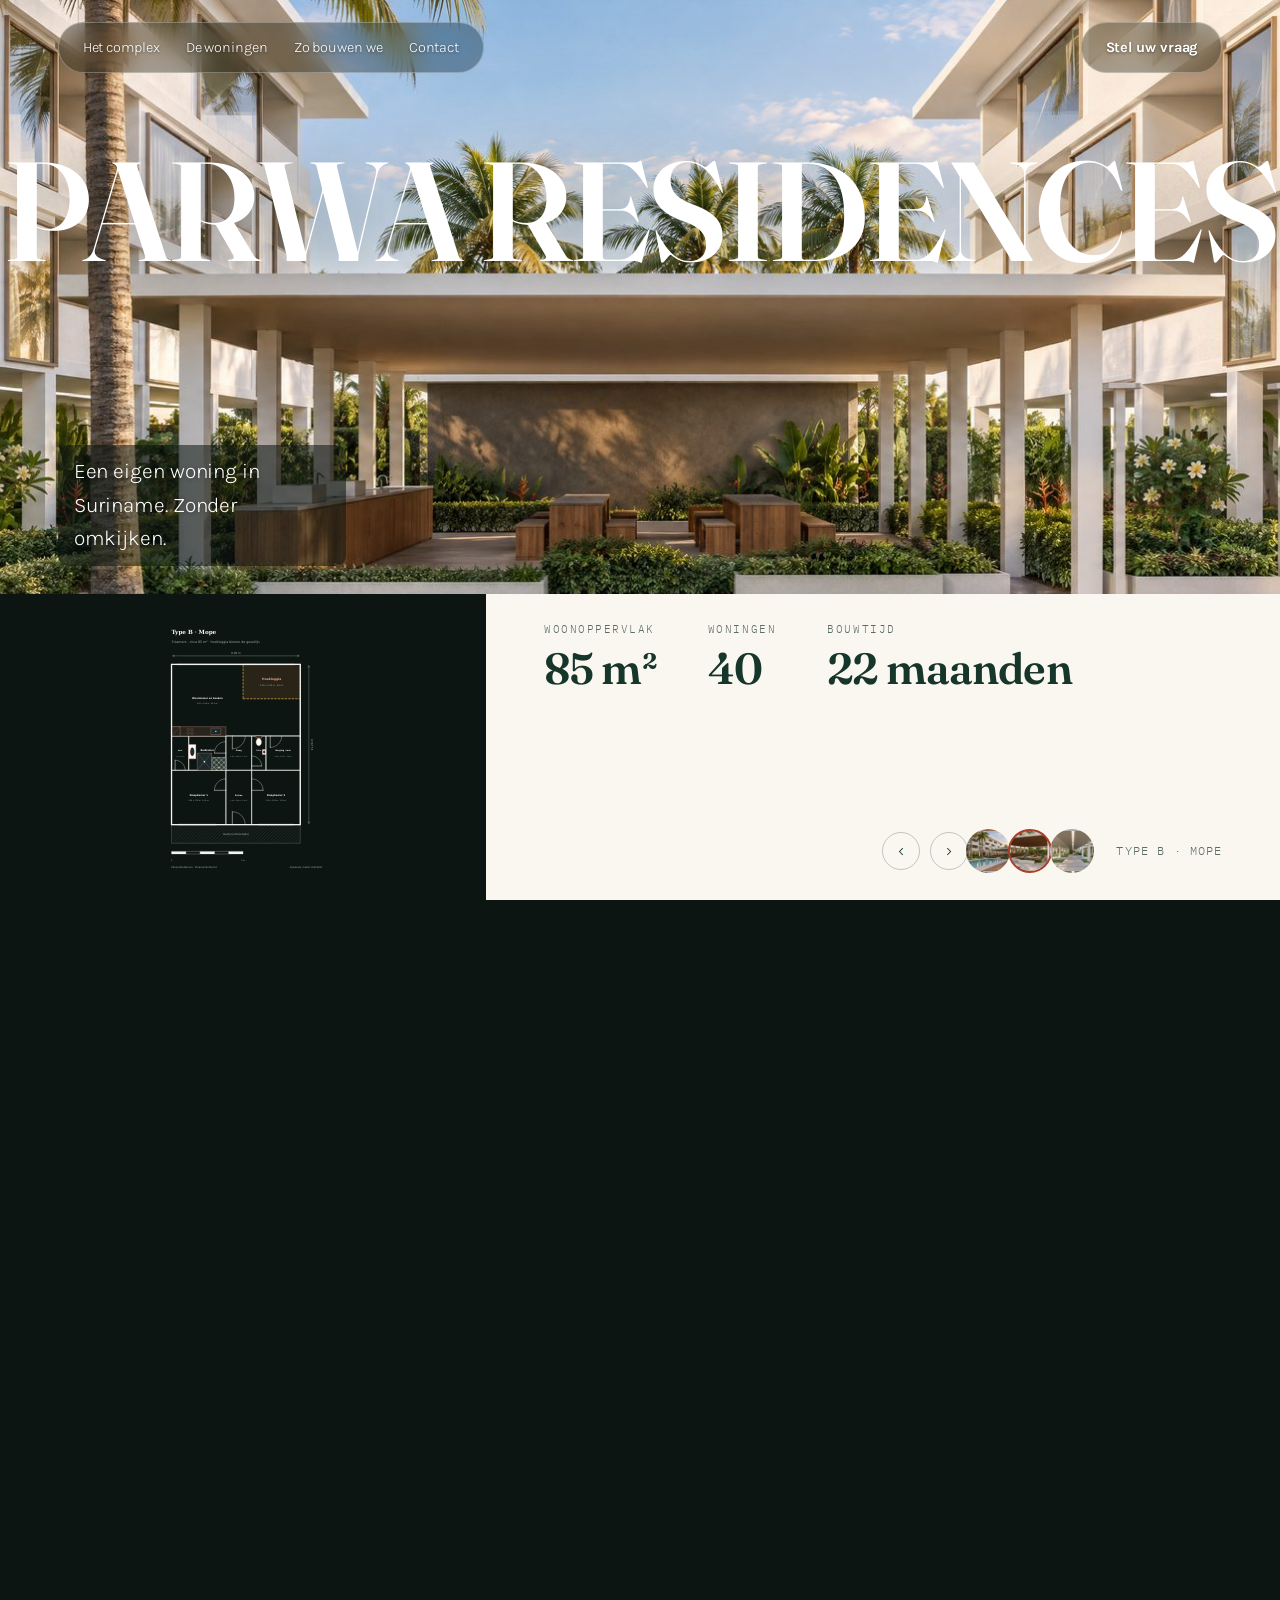
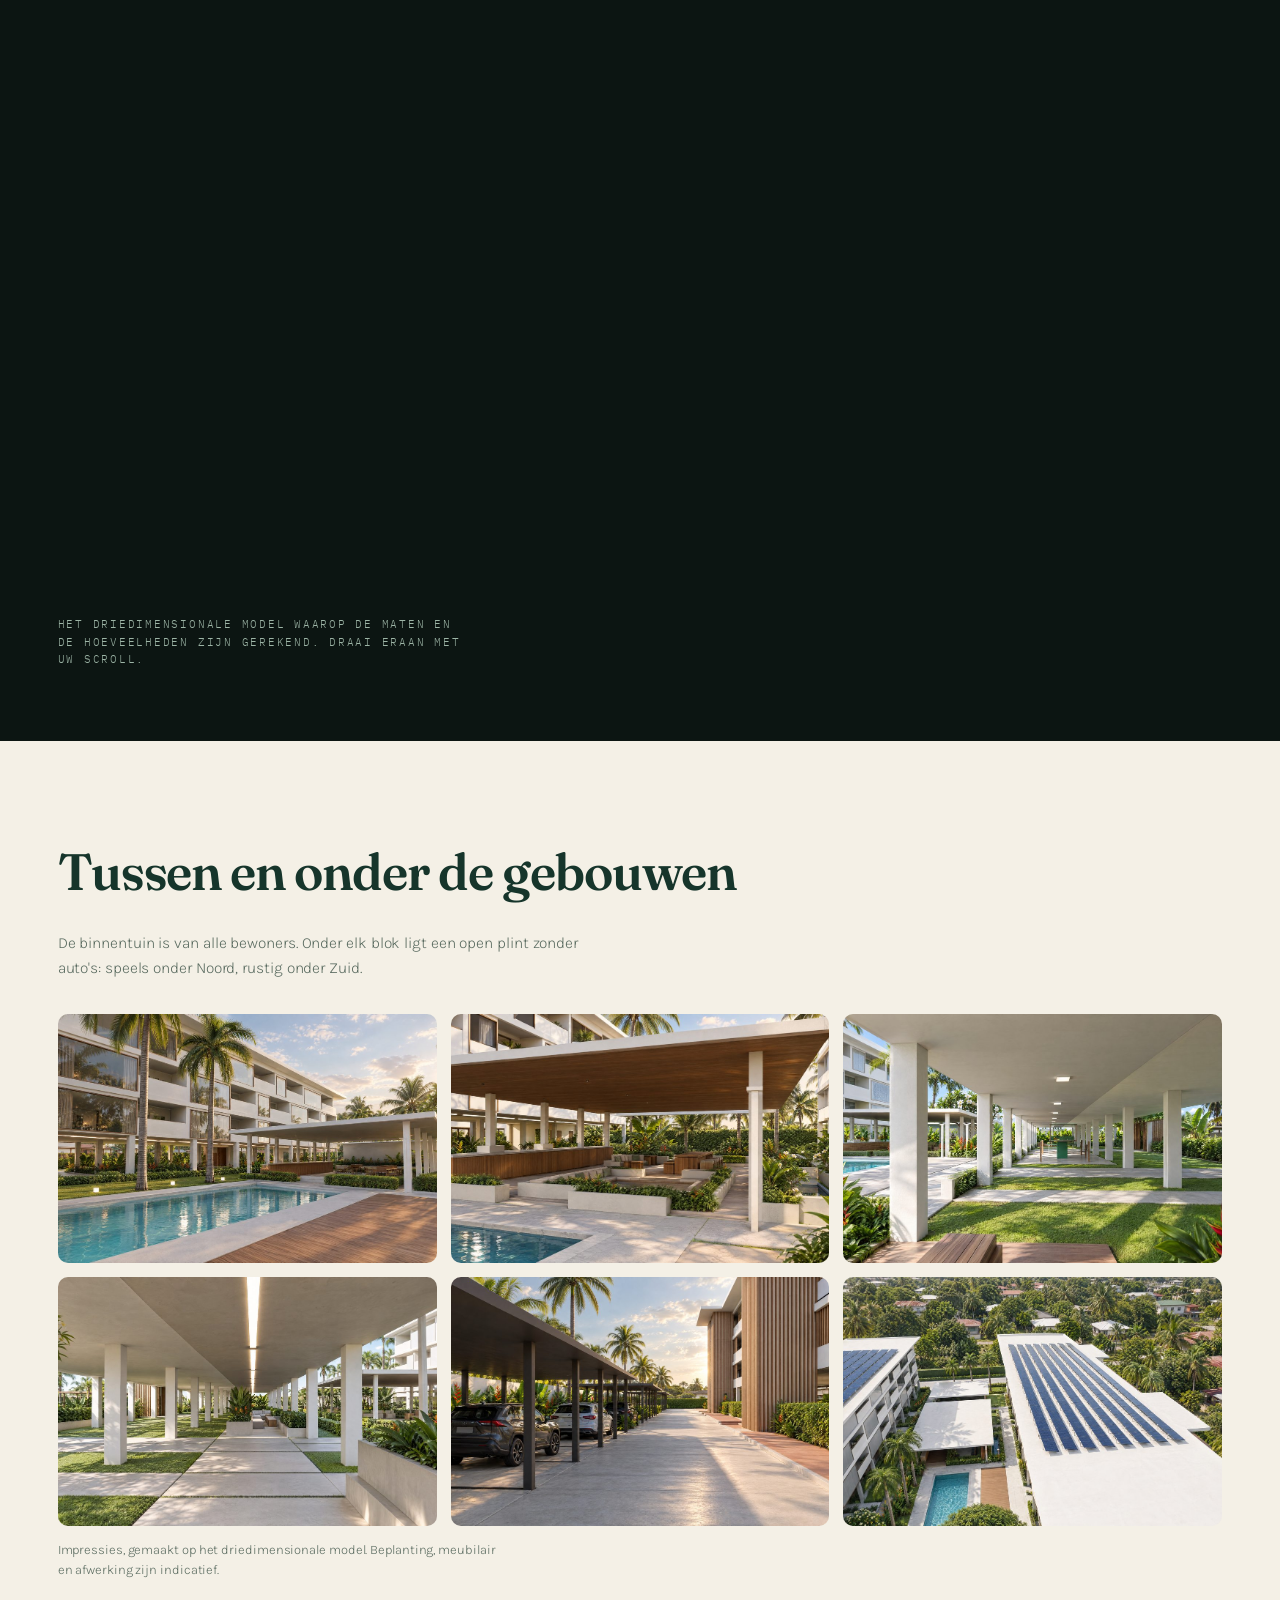
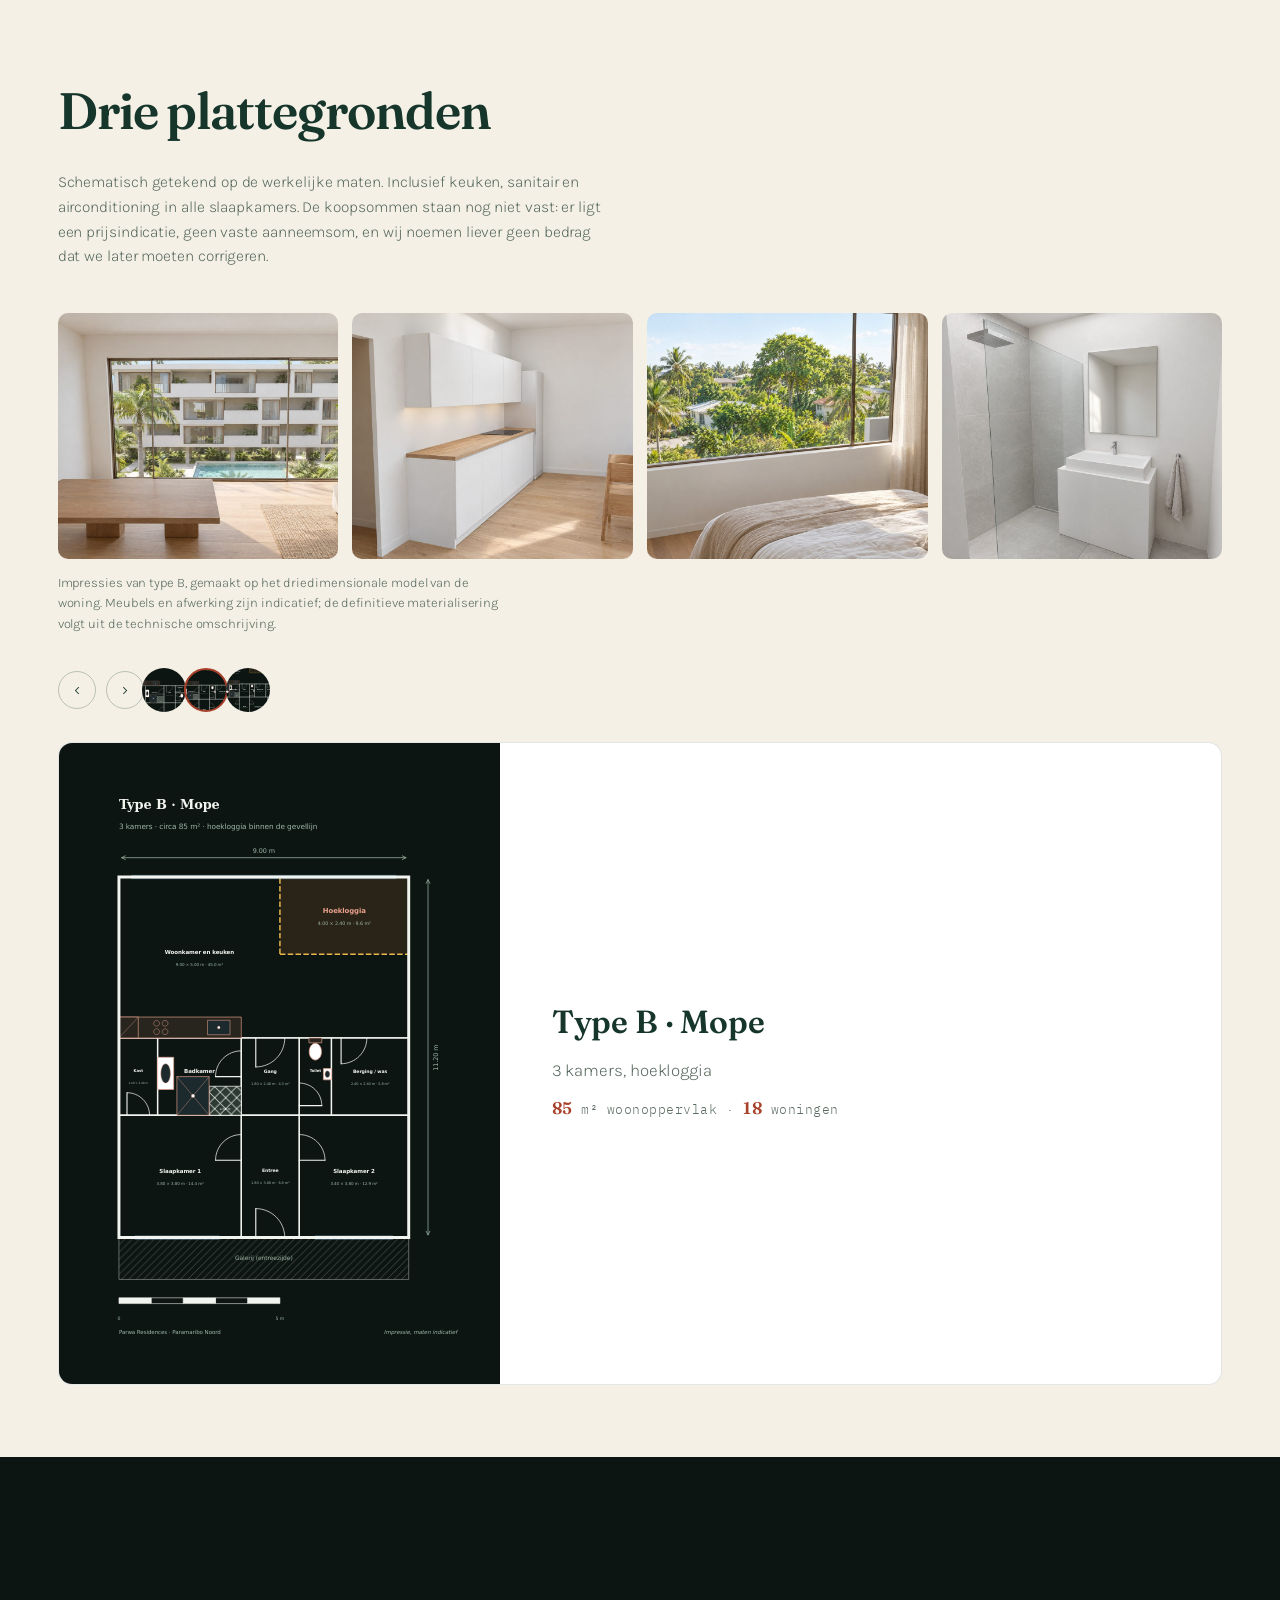
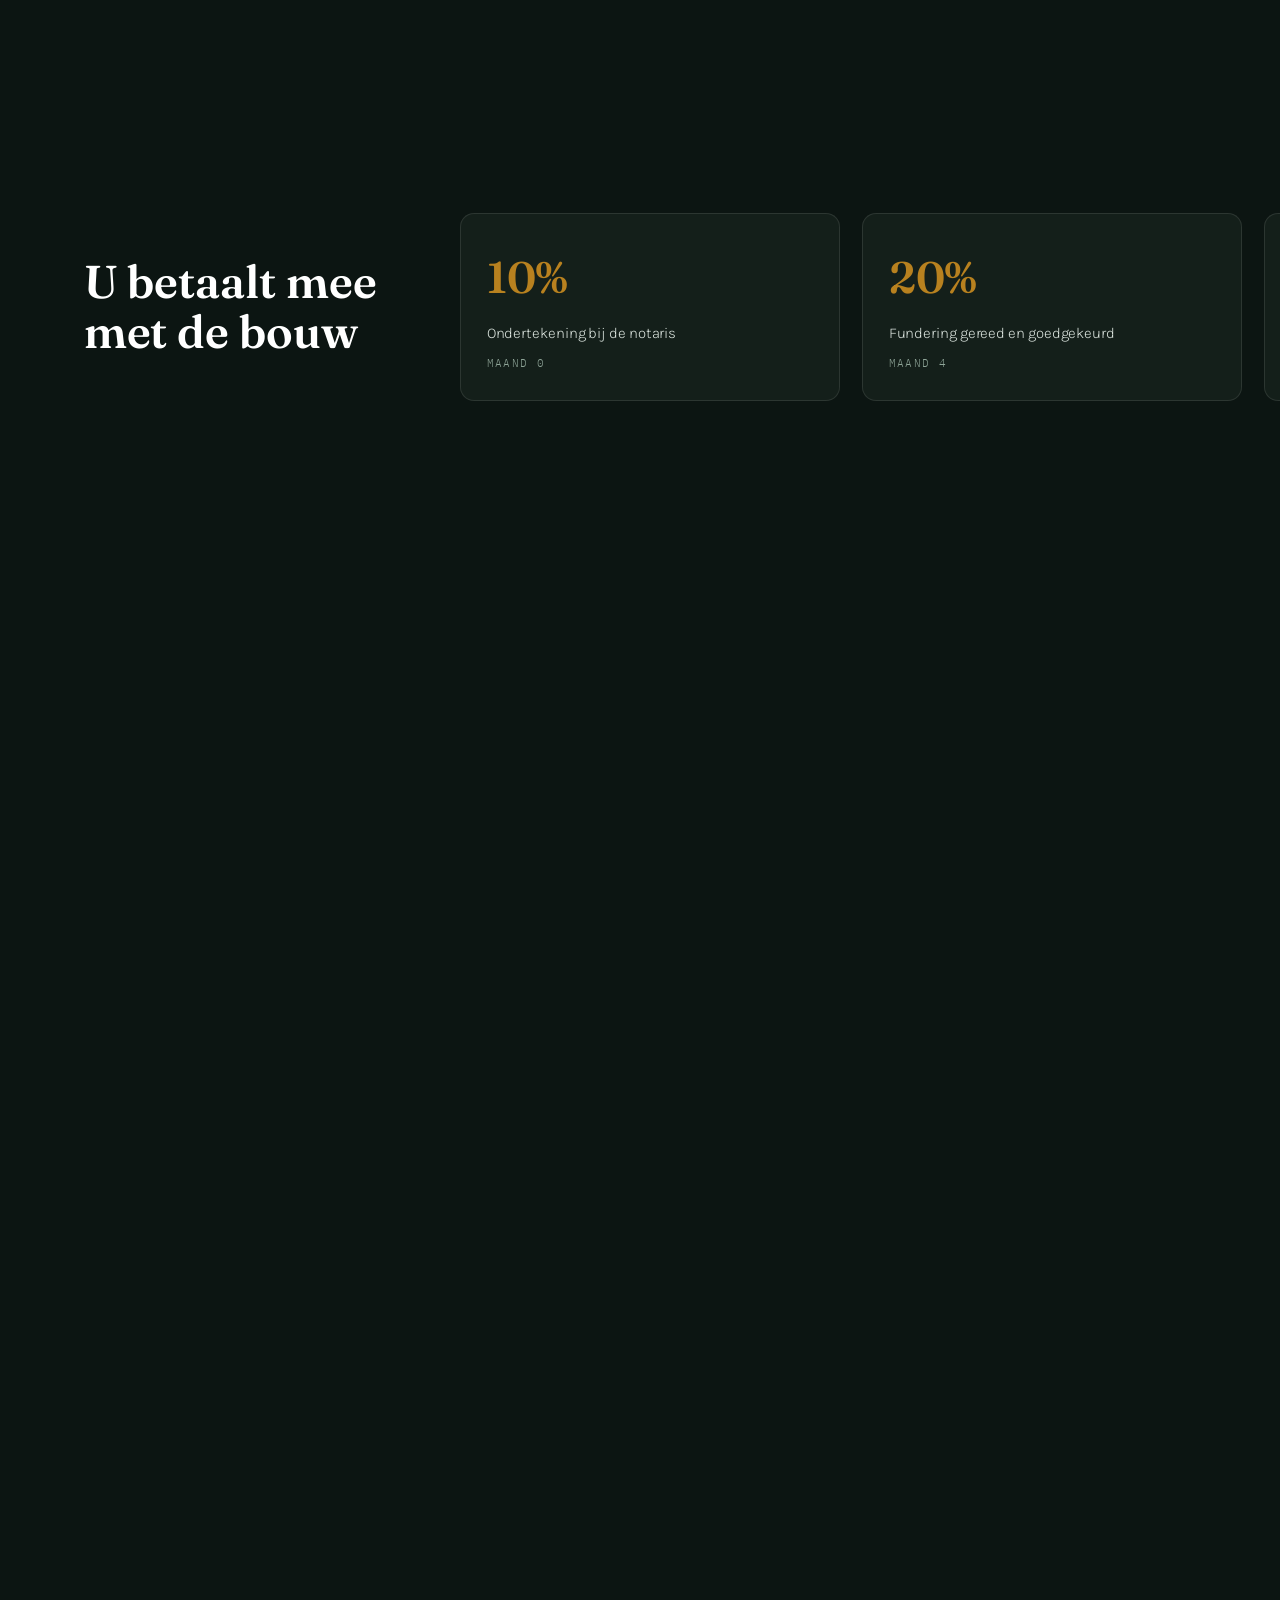
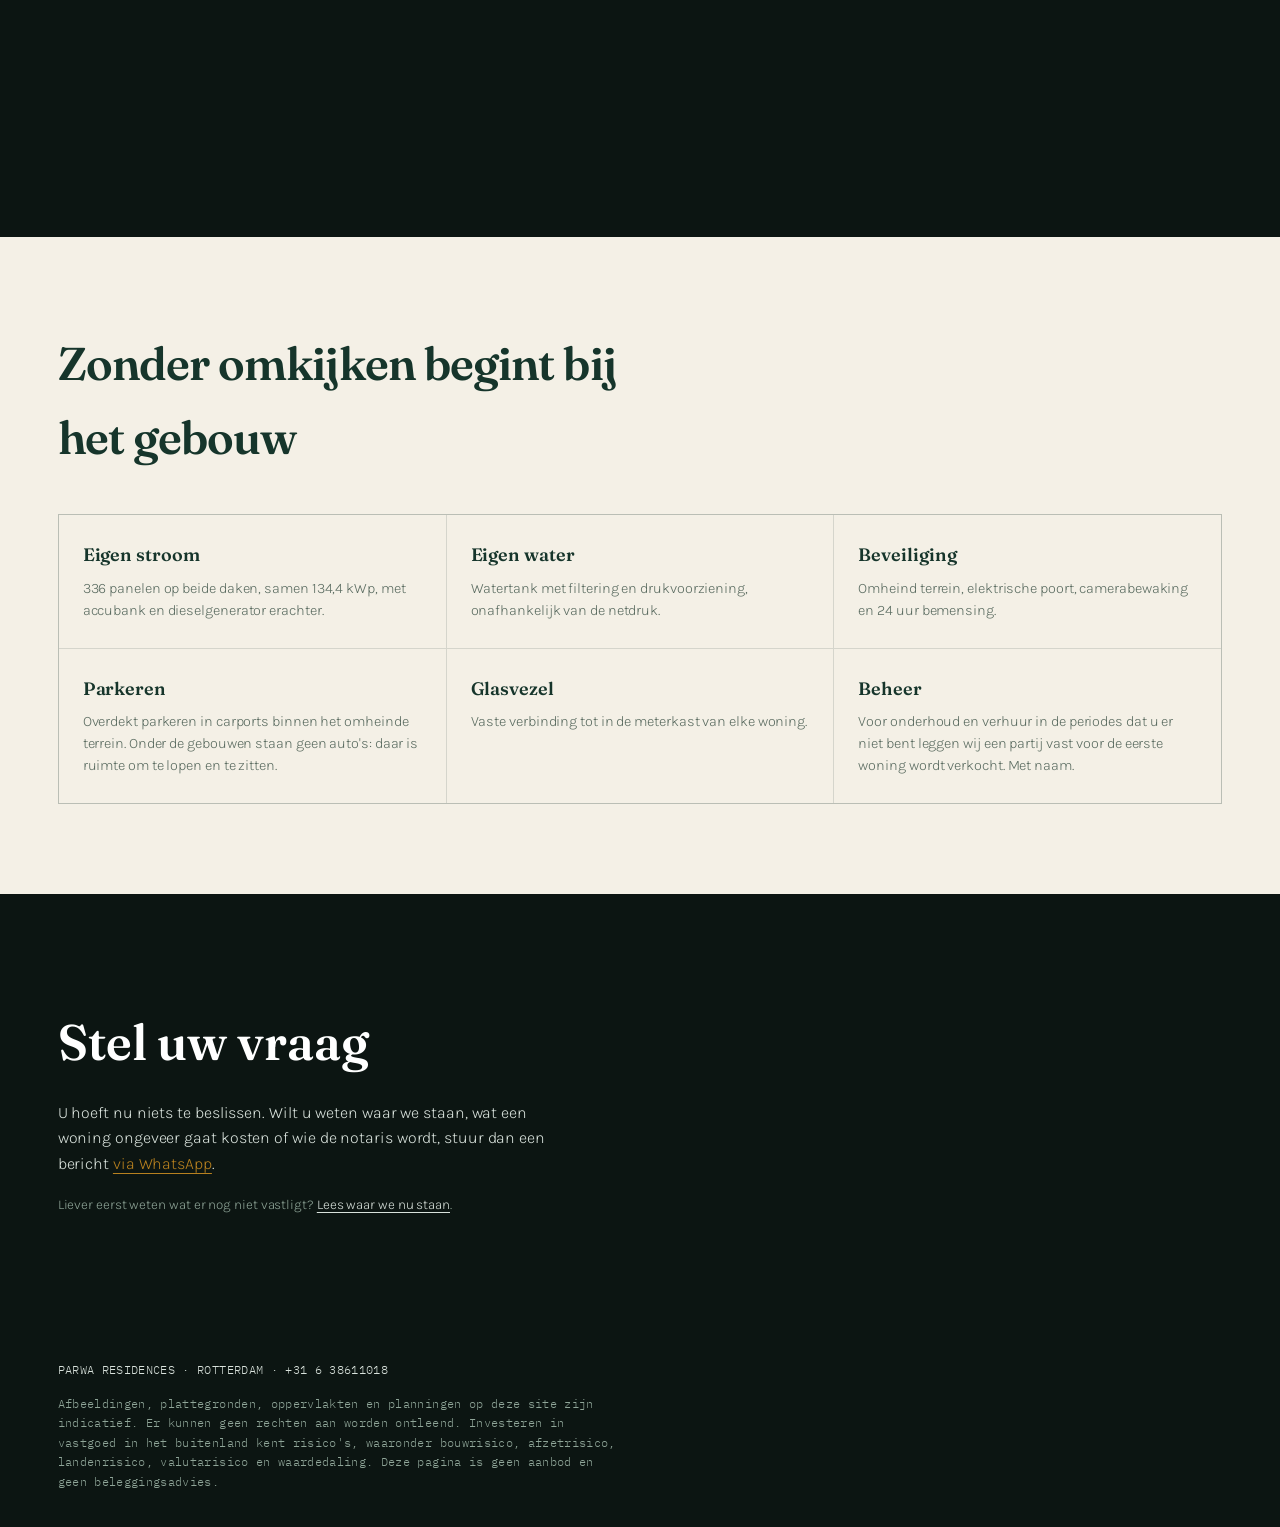
==== commit 69cd0146: "Nieuwe beelden, orbit en plattegronden uit het bijgewerkte model Hero wordt de binnentuin, interieur" ====
--- a/index.html
+++ b/index.html
@@ -26,9 +26,12 @@
 </header>
 
 <section class="hero">
-  <img class="hero__beeld" src="img/hero-entree.jpg"
-       alt="De binnentuin tussen de twee vleugels, met parkeren onder het gebouw en het zwembad in de verte"
-       fetchpriority="high" width="1600" height="893">
+  <picture>
+    <source media="(max-width: 820px)" srcset="img/hero-binnentuin-m.jpg" width="900" height="1125">
+    <img class="hero__beeld" src="img/hero-binnentuin.jpg"
+         alt="De binnentuin tussen de twee blokken: het zwembad, de overdekte veranda met bar en tafels, en de open plint onder de woningen"
+         fetchpriority="high" width="1600" height="905">
+  </picture>
   <h1 class="hero__merk" aria-label="Parwa Residences">PARWA RESIDENCES</h1>
   <p class="hero__regel">Een eigen woning in Suriname. Zonder omkijken.</p>
 
@@ -63,45 +66,82 @@
 
 <main>
 <section id="complex" class="orbit" data-sc-act="scrub" data-sc-span="3.2" data-sc-dwell="0.4">
+  <img class="orbit__stil" src="img/orbit-stil.jpg" width="1600" height="900"
+       loading="lazy" alt="Het complex van boven: beide blokken met zonnepanelen, de binnentuin met veranda en zwembad, en de carports langs de muur">
   <div data-sc-stage>
-    <img class="sc-stage__poster" src="assets/orbit-poster.jpg" alt="">
+    <img class="sc-stage__poster" src="assets/orbit-poster.jpg" loading="lazy" alt="">
     <video data-sc-scrub data-sc-src="assets/orbit.mp4" data-sc-src-mobile="assets/orbit-m.mp4"
            muted playsinline aria-label="Rondgang om het complex"></video>
   </div>
 </section>
 <div class="orbit-regel">
-  <p>Het driedimensionale model waarop de maten en de hoeveelheden zijn gerekend. Draai eraan met uw scroll.</p>
+  <p>Het driedimensionale model waarop de maten en de hoeveelheden zijn gerekend.
+  <span class="orbit-regel__draai"> Draai eraan met uw scroll.</span></p>
 </div>
+
+<section class="complex" aria-labelledby="complex-kop">
+  <h2 id="complex-kop">Tussen en onder de gebouwen</h2>
+  <p class="inleiding">De binnentuin is van alle bewoners. Onder elk blok ligt een open plint
+  zonder auto's: speels onder Noord, rustig onder Zuid.</p>
+  <div class="interieur__raster complex__raster">
+    <figure>
+      <img src="img/complex-zwembad.jpg" alt="Het zwembad in de binnentuin, met palmen en houten dek" loading="lazy" width="1200" height="679">
+      <figcaption>Zwembad in de binnentuin</figcaption>
+    </figure>
+    <figure>
+      <img src="img/complex-veranda.jpg" alt="De overdekte veranda met bar, zitkuil en plantenbakken" loading="lazy" width="1200" height="679">
+      <figcaption>Veranda met bar</figcaption>
+    </figure>
+    <figure>
+      <img src="img/complex-plint-noord.jpg" alt="De open plint onder blok Noord, met pingpongtafel en zitplekken" loading="lazy" width="1200" height="679">
+      <figcaption>Plint Noord: pingpong en zitplekken</figcaption>
+    </figure>
+    <figure>
+      <img src="img/complex-plint-zuid.jpg" alt="De open plint onder blok Zuid, rustig ingericht met groen en een zitelement" loading="lazy" width="1200" height="679">
+      <figcaption>Plint Zuid: groen en rust</figcaption>
+    </figure>
+    <figure>
+      <img src="img/complex-carport.jpg" alt="Overdekte carports langs de terreinmuur" loading="lazy" width="1200" height="679">
+      <figcaption>Carports langs de muur</figcaption>
+    </figure>
+    <figure>
+      <img src="img/complex-dak.jpg" alt="Het complex van boven, met rijen zonnepanelen op beide daken" loading="lazy" width="1200" height="679">
+      <figcaption>Zonnepanelen op beide daken</figcaption>
+    </figure>
+  </div>
+  <p class="interieur__disclaimer">Impressies, gemaakt op het driedimensionale model. Beplanting,
+  meubilair en afwerking zijn indicatief.</p>
+</section>
 
 <section id="woningen" class="woningen">
   <h2>Drie plattegronden</h2>
-  <p class="inleiding">Schematisch getekend op de werkelijke maten. Inclusief keuken, sanitair,
-  airconditioning in alle slaapkamers en één overdekte parkeerplaats. De koopsommen staan nog
+  <p class="inleiding">Schematisch getekend op de werkelijke maten. Inclusief keuken, sanitair en
+  airconditioning in alle slaapkamers. De koopsommen staan nog
   niet vast: er ligt een prijsindicatie, geen vaste aanneemsom, en wij noemen liever geen bedrag
   dat we later moeten corrigeren.</p>
 
   <div class="interieur">
     <div class="interieur__raster">
       <figure>
-        <img src="img/woonkamer.jpg" alt="Woonkamer met open keuken" loading="lazy" width="1500" height="836">
+        <img src="img/woonkamer.jpg" alt="Woonkamer met open keuken" loading="lazy" width="1500" height="848">
         <figcaption>Woonkamer met open keuken</figcaption>
       </figure>
       <figure>
-        <img src="img/keuken.jpg" alt="Keuken" loading="lazy" width="1500" height="836">
+        <img src="img/keuken.jpg" alt="Keuken" loading="lazy" width="1500" height="848">
         <figcaption>Keuken</figcaption>
       </figure>
       <figure>
-        <img src="img/slaapkamer.jpg" alt="Slaapkamer" loading="lazy" width="1500" height="836">
+        <img src="img/slaapkamer.jpg" alt="Slaapkamer" loading="lazy" width="1500" height="848">
         <figcaption>Slaapkamer</figcaption>
       </figure>
       <figure>
-        <img src="img/badkamer.jpg" alt="Badkamer" loading="lazy" width="1500" height="836">
+        <img src="img/badkamer.jpg" alt="Badkamer" loading="lazy" width="1500" height="848">
         <figcaption>Badkamer</figcaption>
       </figure>
     </div>
-    <p class="interieur__disclaimer">Impressies van de afwerking, uit een eerdere renderronde met
-    een andere gevelafwerking dan de buitenbeelden op deze pagina. Bij interieurs valt dat
-    nauwelijks op. De definitieve materialisering volgt uit de technische omschrijving.</p>
+    <p class="interieur__disclaimer">Impressies van type B, gemaakt op het driedimensionale model
+    van de woning. Meubels en afwerking zijn indicatief; de definitieve materialisering volgt uit
+    de technische omschrijving.</p>
   </div>
 
   <div class="kiezer kiezer--woningen" aria-label="Kies een woningtype">
@@ -116,7 +156,7 @@
     <div class="woning__plan" id="woning-plan"></div>
     <div class="woning__data">
       <h3 id="woning-naam">Type B · Mope</h3>
-      <p id="woning-kamers">3 kamers, hoekbalkon</p>
+      <p id="woning-kamers">3 kamers, hoekloggia</p>
       <p class="woning__cijfers"><b id="woning-opp">85</b> m² woonoppervlak ·
          <b id="woning-aantal">18</b> woningen</p>
     </div>
@@ -148,8 +188,7 @@
       van de netdruk.</span></div>
     <div><b>Beveiliging</b><span>Omheind terrein, elektrische poort, camerabewaking en
       24 uur bemensing.</span></div>
-    <div><b>Parkeren</b><span>Een overdekte plaats per woning onder het gebouw, plus
-      gemarkeerde bezoekersplaatsen langs de rijbaan.</span></div>
+    <div><b>Parkeren</b><span>Overdekt parkeren in carports binnen het omheinde terrein. Onder de gebouwen staan geen auto's: daar is ruimte om te lopen en te zitten.</span></div>
     <div><b>Glasvezel</b><span>Vaste verbinding tot in de meterkast van elke woning.</span></div>
     <div><b>Beheer</b><span>Voor onderhoud en verhuur in de periodes dat u er niet bent leggen
       wij een partij vast voor de eerste woning wordt verkocht. Met naam.</span></div>
@@ -181,7 +220,26 @@
                                anchors: { offset: 0 }, autoRaf: true });
 </script>
 <script src="scrollcraft.js"></script>
-<script>ScrollCraft.mount(document.body);</script>
+<script>
+  // Op smalle schermen past een 16:9-clip nooit rechtop in beeld: bijsnijden
+  // met object-fit:cover velt de vleugels links en rechts weg zodra het
+  // complex draait. Daar geen gepinde rondgang, maar het stilstaande beeld
+  // dat al in de markup staat. Dit moet vóór het mounten van de engine,
+  // want die leest data-sc-act etc. alleen bij het mounten.
+  if (window.matchMedia("(max-width: 820px)").matches) {
+    var orbit = document.getElementById("complex");
+    if (orbit) {
+      orbit.removeAttribute("data-sc-act");
+      orbit.removeAttribute("data-sc-span");
+      orbit.removeAttribute("data-sc-dwell");
+      var clip = orbit.querySelector("video[data-sc-scrub]");
+      if (clip) clip.remove();
+      var poster = orbit.querySelector(".sc-stage__poster");
+      if (poster) poster.remove();
+    }
+  }
+  ScrollCraft.mount(document.body);
+</script>
 <script src="app.js"></script>
 </body>
 </html>
--- a/styles.css
+++ b/styles.css
@@ -58,10 +58,10 @@
 .kiezer__pijl:hover{background:rgba(22,53,43,.07)}
 .kiezer__rond{width:44px;height:44px;border-radius:999px;border:2px solid transparent;
   background-size:cover;background-position:center;cursor:pointer;margin-left:-12px}
-.kiezer__rond[data-type-knop="a"]{background-image:url(img/tussenruimte.jpg)}
-.kiezer__rond[data-type-knop="b"]{background-image:url(img/zwembad.jpg)}
-.kiezer__rond[data-type-knop="c"]{background-image:url(img/paviljoen.jpg)}
-.kiezer--woningen .kiezer__rond{background-color:#fff;background-size:170%}
+.kiezer__rond[data-type-knop="a"]{background-image:url(img/complex-zwembad.jpg)}
+.kiezer__rond[data-type-knop="b"]{background-image:url(img/complex-veranda.jpg)}
+.kiezer__rond[data-type-knop="c"]{background-image:url(img/complex-plint-zuid.jpg)}
+.kiezer--woningen .kiezer__rond{background-color:var(--zwart);background-size:170%}
 .kiezer--woningen .kiezer__rond[data-type-knop="a"]{background-image:url(img/plan-a.svg)}
 .kiezer--woningen .kiezer__rond[data-type-knop="b"]{background-image:url(img/plan-b.svg)}
 .kiezer--woningen .kiezer__rond[data-type-knop="c"]{background-image:url(img/plan-c.svg)}
@@ -75,6 +75,13 @@
 
 .orbit{background:var(--zwart)}
 .orbit .sc-stage__poster,.orbit video{width:100%;height:100%;object-fit:cover}
+/* Op smalle schermen staat de telefoon rechtop en is de rondgang 16:9: bijsnijden
+   velt de vleugels links en rechts weg zodra het complex draait. Daar geen
+   gepinde clip, maar dit stilstaande beeld; de sectie sluit er in de mobiele
+   mediaquery hieronder strak omheen (height:auto). De bijbehorende
+   data-sc-*-attributen, het video-element en het posterbeeld worden vóór het
+   mounten van de engine verwijderd, zie het inline script in index.html. */
+.orbit__stil{display:none}
 .orbit-regel{background:var(--zwart);color:#9DB5A6;padding:clamp(22px,4vh,44px) var(--m) clamp(54px,8vh,100px)}
 .orbit-regel p{margin:0;font-family:var(--data);font-size:11px;letter-spacing:.16em;
   text-transform:uppercase;max-width:60ch}
@@ -107,6 +114,14 @@
 .interieur__disclaimer{margin:14px 0 0;color:var(--zacht);font-size:13px;line-height:1.55;
   max-width:64ch}
 
+/* tussen en onder de gebouwen: zelfde kaarten als de interieurstrip, drie breed */
+.complex{background:var(--papier);padding:clamp(60px,10vh,120px) var(--m) 0}
+.complex h2{font-family:var(--display);font-weight:600;font-size:clamp(30px,4vw,52px);
+  margin:0 0 18px;letter-spacing:-.02em}
+.complex .inleiding{max-width:62ch;color:var(--zacht);font-size:15.5px;margin:0 0 34px}
+.complex__raster{grid-template-columns:repeat(3,1fr)}
+.complex__raster img{aspect-ratio:16/9}
+
 /* de kiezer, ook binnen de woningsectie */
 .kiezer--woningen{justify-content:flex-start;margin:0 0 30px}
 
@@ -151,6 +166,13 @@
   .woning__data{padding:20px var(--m) 30px}
   .raster{grid-template-columns:1fr}
   .interieur__raster{grid-template-columns:1fr 1fr}
+  .orbit{height:auto}
+  .orbit [data-sc-stage]{display:none;height:auto}
+  .orbit__stil{display:block;width:100%;height:auto}
+  /* "Draai eraan met uw scroll" klopt alleen bij de gepinde rondgang op
+     desktop; op mobiel staat er een stilstaand beeld, dus die zin verdwijnt
+     hier puur via opmaak (geen JS), zodat het ook zonder JavaScript klopt. */
+  .orbit-regel__draai{display:none}
 }
 @media(max-width:480px){
   .interieur__raster{grid-template-columns:1fr}
